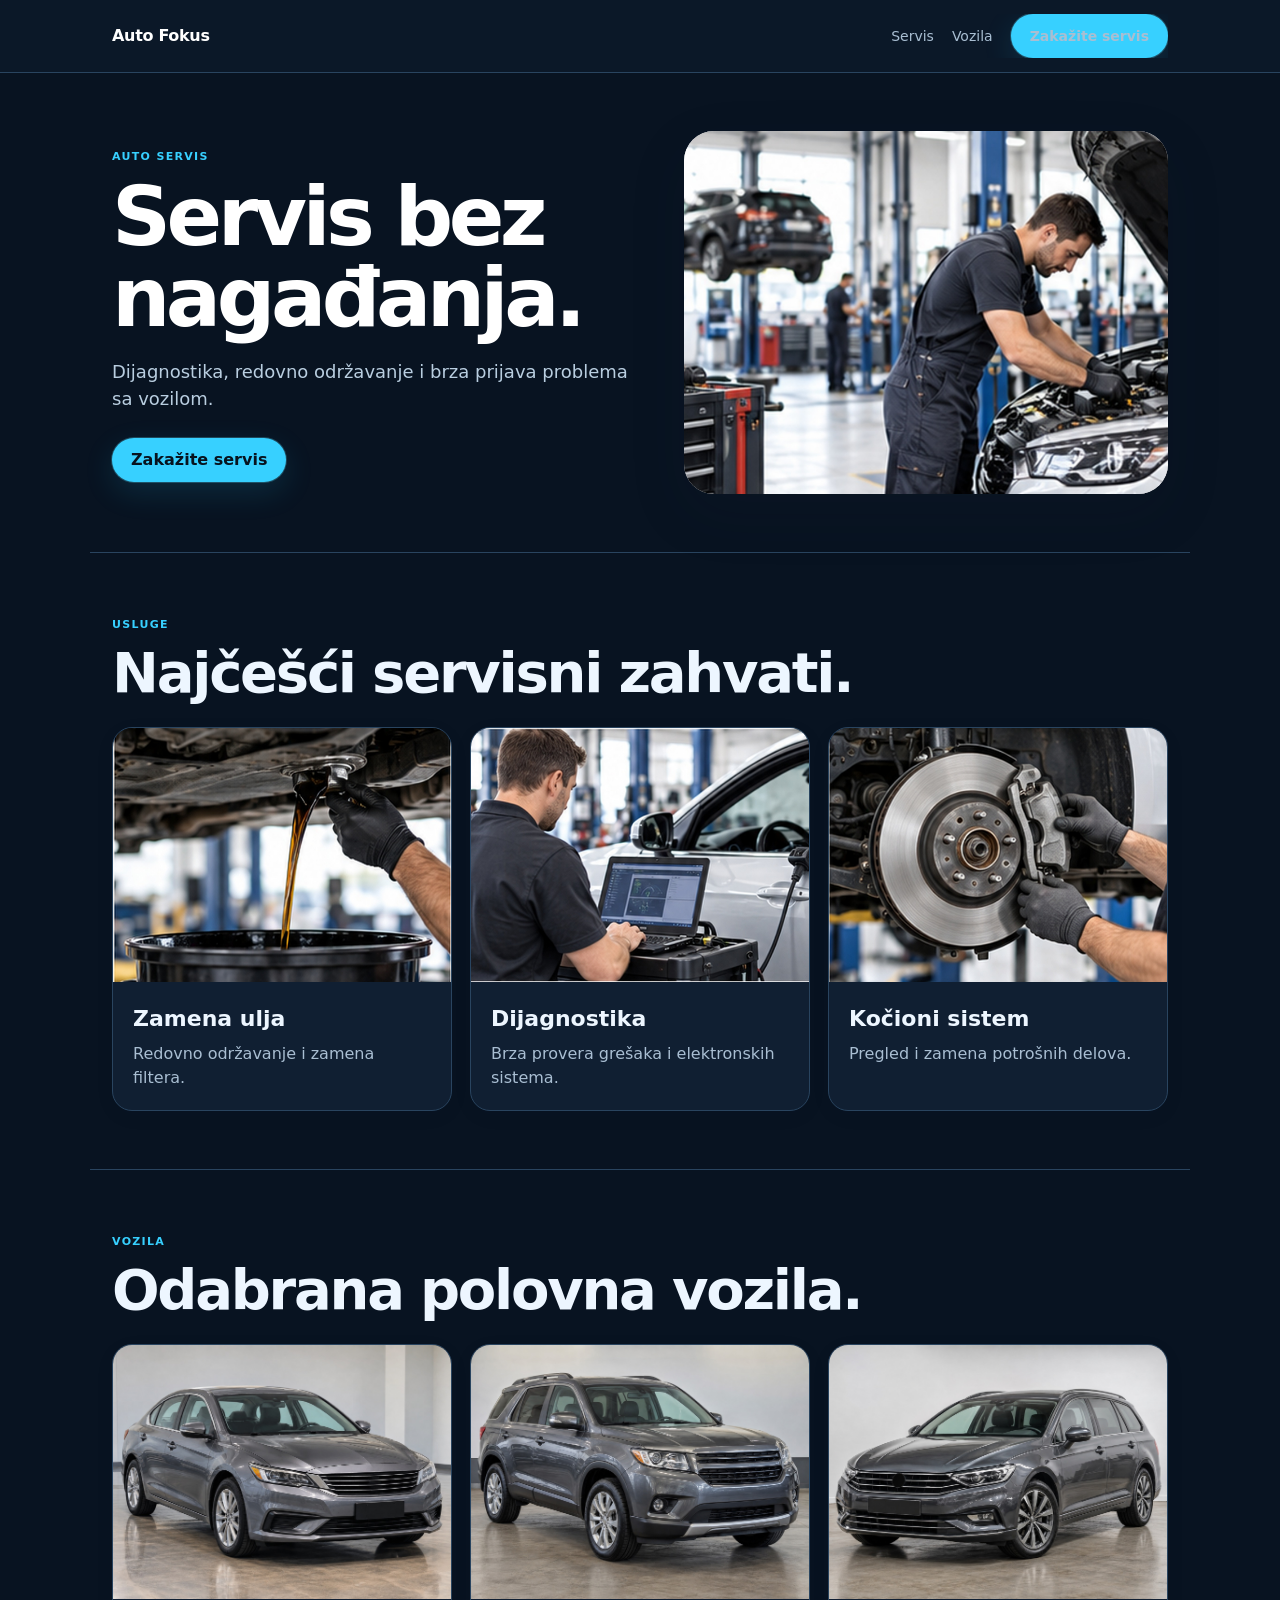
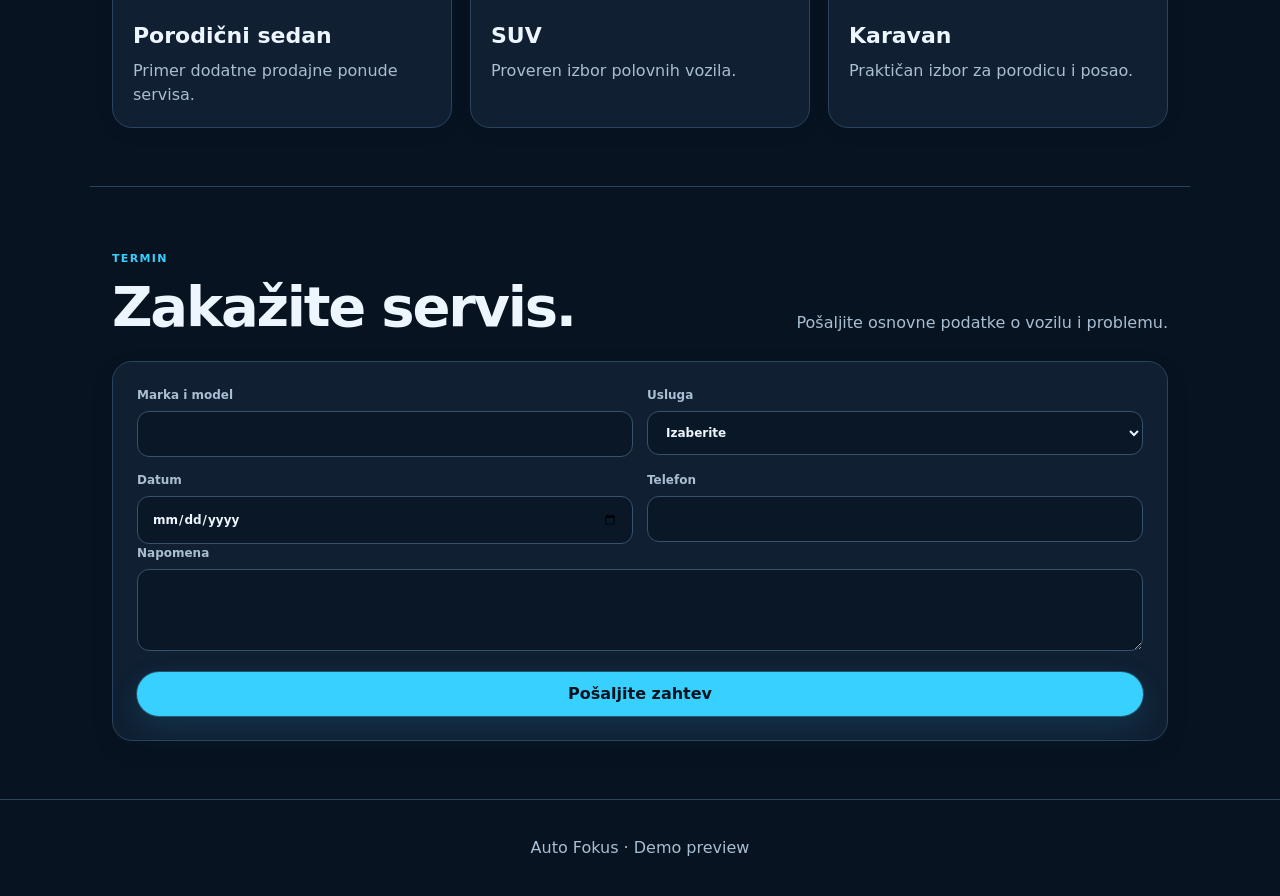
==== demo-previews/auto-service/index.html @ de6b994c "Temporary Agent Desk staging preview" ====
<!doctype html><html lang="sr"><head><meta charset="utf-8"><meta name="viewport" content="width=device-width,initial-scale=1"><title>Auto Fokus</title><link rel="stylesheet" href="../common.css"><link rel="stylesheet" href="site.css"></head><body><div class="site"><header class="topbar"><nav class="nav"><div class="brand">Auto Fokus</div><div class="links"><a href="#services">Servis</a><a href="#vehicles">Vozila</a><a class="btn" href="#booking">Zakažite servis</a></div></nav></header><main><section class="hero wrap"><div class="hero-copy"><small>AUTO SERVIS</small><h1>Servis bez nagađanja.</h1><p>Dijagnostika, redovno održavanje i brza prijava problema sa vozilom.</p><a class="btn" href="#booking">Zakažite servis</a></div><div class="hero-media"><img src="../../assets/images/curated/services/auto-service/hero/auto_service_hero_01.jpg" alt="Auto servis"></div></section><section id="services" class="section wrap"><div class="section-head"><div><span class="kicker">USLUGE</span><h2>Najčešći servisni zahvati.</h2></div></div><div class="grid"><article class="card"><div class="card-media"><img src="../../assets/images/curated/services/auto-service/services/auto_service_service_02_oil_change.jpg" alt="Zamena ulja"></div><div class="card-body"><h3>Zamena ulja</h3><p>Redovno održavanje i zamena filtera.</p></div></article><article class="card"><div class="card-media"><img src="../../assets/images/curated/services/auto-service/services/auto_service_service_04_vehicle_diagnostics.jpg" alt="Dijagnostika"></div><div class="card-body"><h3>Dijagnostika</h3><p>Brza provera grešaka i elektronskih sistema.</p></div></article><article class="card"><div class="card-media"><img src="../../assets/images/curated/services/auto-service/services/auto_service_service_03_brake_service.jpg" alt="Kočnice"></div><div class="card-body"><h3>Kočioni sistem</h3><p>Pregled i zamena potrošnih delova.</p></div></article></div></section><section id="vehicles" class="section wrap"><div class="section-head"><div><span class="kicker">VOZILA</span><h2>Odabrana polovna vozila.</h2></div></div><div class="grid"><article class="card"><div class="card-media"><img src="../../assets/images/curated/services/auto-service/products/auto_service_product_used_sedan_01.jpg" alt="Sedan"></div><div class="card-body"><h3>Porodični sedan</h3><p>Primer dodatne prodajne ponude servisa.</p></div></article><article class="card"><div class="card-media"><img src="../../assets/images/curated/services/auto-service/products/auto_service_product_used_suv_01.jpg" alt="SUV"></div><div class="card-body"><h3>SUV</h3><p>Proveren izbor polovnih vozila.</p></div></article><article class="card"><div class="card-media"><img src="../../assets/images/curated/services/auto-service/products/auto_service_product_used_wagon_01.jpg" alt="Karavan"></div><div class="card-body"><h3>Karavan</h3><p>Praktičan izbor za porodicu i posao.</p></div></article></div></section><section id="booking" class="section wrap"><div class="section-head"><div><span class="kicker">TERMIN</span><h2>Zakažite servis.</h2></div><p>Pošaljite osnovne podatke o vozilu i problemu.</p></div><form id="serviceForm" class="form-card"><div class="form-grid"><label>Marka i model<input name="vehicle" required></label><label>Usluga<select name="service" required><option value="">Izaberite</option><option>Mali servis</option><option>Dijagnostika</option><option>Kočioni sistem</option><option>Drugo</option></select></label><label>Datum<input type="date" name="date" required></label><label>Telefon<input type="tel" name="phone" required></label></div><label>Napomena<textarea name="problem" rows="3"></textarea></label><button class="btn" type="submit">Pošaljite zahtev</button></form></section></main><footer class="footer">Auto Fokus · Demo preview</footer></div><script src="../common.js"></script><script src="site.js"></script></body></html>
---- demo-previews/common.css ----
:root{--bg:#f5f2ed;--surface:#fff;--text:#17202b;--muted:#66717e;--line:#d9dfe6;--accent:#2f6fed;--accentText:#fff;--dark:#14243b;--radius:20px;--shadow:0 20px 55px rgba(20,32,50,.13)}*{box-sizing:border-box}html{scroll-behavior:smooth}body{margin:0;background:var(--bg);color:var(--text);font-family:Inter,system-ui,-apple-system,BlinkMacSystemFont,"Segoe UI",sans-serif;line-height:1.5}img{max-width:100%;display:block}a{text-decoration:none;color:inherit}button,input,select,textarea{font:inherit}[hidden]{display:none!important}.site{min-height:100vh}.topbar{position:sticky;top:0;z-index:20;background:color-mix(in srgb,var(--surface) 94%,transparent);backdrop-filter:blur(14px);border-bottom:1px solid var(--line)}.nav{max-width:1100px;margin:auto;padding:14px 22px;display:flex;align-items:center;gap:20px}.brand{font-weight:900;letter-spacing:-.02em;white-space:nowrap}.links{margin-left:auto;display:flex;gap:18px;align-items:center;overflow:auto}.links a{font-size:14px;color:var(--muted);white-space:nowrap}.btn{display:inline-flex;align-items:center;justify-content:center;min-height:44px;padding:0 18px;border-radius:999px;border:1px solid transparent;background:var(--accent);color:var(--accentText);font-weight:850;cursor:pointer;white-space:nowrap}.btn.secondary{background:transparent;border-color:var(--line);color:var(--text)}.wrap{max-width:1100px;margin:auto;padding-inline:22px}.hero{display:grid;grid-template-columns:1.05fr .95fr;gap:38px;align-items:center;padding-block:58px}.hero-copy small,.eyebrow,.kicker{display:inline-block;font-size:11px;letter-spacing:.12em;font-weight:900;text-transform:uppercase;color:var(--accent);margin-bottom:12px}.hero h1{font-size:clamp(44px,7vw,82px);line-height:.98;letter-spacing:-.055em;margin:0 0 20px}.hero p{font-size:18px;color:var(--muted);max-width:620px;margin:0 0 26px}.hero-media{border-radius:30px;overflow:hidden;box-shadow:var(--shadow);aspect-ratio:4/3;background:#ddd}.hero-media img{width:100%;height:100%;object-fit:cover}.section{padding-block:58px;border-top:1px solid var(--line)}.section-head{display:flex;justify-content:space-between;align-items:end;gap:28px;margin-bottom:26px}.section-head h2{font-size:clamp(32px,5vw,56px);line-height:1;margin:0;letter-spacing:-.04em}.section-head p{max-width:520px;margin:0;color:var(--muted)}.grid{display:grid;grid-template-columns:repeat(3,minmax(0,1fr));gap:18px}.card{background:var(--surface);border:1px solid var(--line);border-radius:var(--radius);overflow:hidden;box-shadow:0 5px 22px rgba(20,32,50,.04)}.card-media{aspect-ratio:4/3;background:#f0f0f0}.card-media img{width:100%;height:100%;object-fit:cover}.card-body{padding:20px}.card h3{margin:0 0 7px;font-size:22px}.card p{margin:0;color:var(--muted)}.card-action{margin-top:15px;border:0;background:none;padding:0;color:var(--accent);font-weight:850;cursor:pointer}.chips{display:flex;gap:9px;flex-wrap:wrap;margin-bottom:24px}.chip{border:1px solid var(--line);background:var(--surface);color:var(--text);border-radius:999px;padding:10px 15px;font-weight:800;cursor:pointer}.chip.active{background:var(--accent);border-color:var(--accent);color:var(--accentText)}.form-card{background:var(--surface);border:1px solid var(--line);border-radius:var(--radius);padding:24px;box-shadow:0 8px 28px rgba(20,32,50,.06)}.form-grid{display:grid;grid-template-columns:1fr 1fr;gap:14px}.form-card label{display:block;font-size:12px;font-weight:850;color:var(--muted)}.form-card input,.form-card select,.form-card textarea{width:100%;margin-top:7px;padding:13px 14px;border:1px solid var(--line);border-radius:12px;background:#fff;color:var(--text)}.form-card .btn{margin-top:16px;width:100%}.form-note{font-size:13px;color:var(--muted);margin:12px 0 0}.split{display:grid;grid-template-columns:1fr 1fr;gap:26px;align-items:start}.feature-image{border-radius:var(--radius);overflow:hidden}.feature-image img{width:100%;height:100%;min-height:330px;object-fit:cover}.modal{width:min(760px,calc(100vw - 24px));max-height:calc(100dvh - 24px);border:0;padding:0;border-radius:28px;background:var(--surface);color:var(--text);box-shadow:0 30px 100px rgba(0,0,0,.35);overflow:auto}.modal::backdrop{background:rgba(5,12,24,.72);backdrop-filter:blur(4px)}.modal-close{position:absolute;right:14px;top:14px;width:42px;height:42px;border-radius:50%;border:1px solid var(--line);background:var(--surface);color:var(--text);font-size:26px;cursor:pointer;z-index:3}.product-modal{display:grid;grid-template-columns:1fr 1fr;min-height:460px}.product-modal .modal-media{background:#f5f2ed;display:flex;align-items:center;justify-content:center;padding:28px}.product-modal .modal-media img{width:100%;height:100%;max-height:420px;object-fit:contain}.product-modal .modal-copy{padding:34px;display:grid;align-content:center;gap:12px}.product-modal h2{font-size:40px;line-height:1;margin:0}.request-modal{padding:28px}.request-modal h2{margin:0 0 14px}.message-box{padding:14px;border:1px solid var(--line);border-radius:14px;background:var(--bg);white-space:pre-wrap}.message-actions{display:grid;grid-template-columns:1fr 1fr;gap:10px;margin-top:16px}.message-actions .copy{grid-column:1/-1}.footer{padding:36px 22px;text-align:center;color:var(--muted);border-top:1px solid var(--line)}
@media(max-width:700px){.nav{padding:12px}.links{gap:12px}.links a{font-size:12px}.hero{grid-template-columns:1fr;padding-block:32px;gap:22px}.hero h1{font-size:clamp(42px,13vw,60px)}.hero-media{order:-1;aspect-ratio:16/10;border-radius:22px}.wrap{padding-inline:14px}.section{padding-block:38px}.section-head{display:block}.section-head p{margin-top:12px}.grid{grid-template-columns:1fr}.split{grid-template-columns:1fr}.form-grid{grid-template-columns:1fr}.product-modal{grid-template-columns:1fr;min-height:0}.product-modal .modal-media{padding:18px 18px 4px}.product-modal .modal-media img{max-height:38dvh}.product-modal .modal-copy{padding:22px}.product-modal h2{font-size:32px}.modal{border-radius:22px}.message-actions{grid-template-columns:1fr}.message-actions .copy{grid-column:auto}.chips{flex-wrap:nowrap;overflow-x:auto;padding-bottom:3px}.chip{flex:0 0 auto}.feature-image img{min-height:230px}}
---- demo-previews/auto-service/site.css ----
:root{--bg:#081321;--surface:#101f32;--text:#edf6ff;--muted:#a9bed2;--line:#29445f;--accent:#37d0ff;--accentText:#07131e}.topbar{background:#0b1828;color:#fff}.hero{color:#fff}.hero p{color:#b9cee0}.card,.form-card{background:#101f32;color:#edf6ff}.card p,.form-card label,.form-note{color:#a9bed2}.form-card input,.form-card select,.form-card textarea{background:#0a1726;color:#edf6ff;border-color:#35536d}.card-media{background:#0a1726}.btn{box-shadow:0 0 0 1px #5bdeff40,0 10px 30px #23b8e725}
@media(max-width:700px){.topbar .links a:not(.btn){display:none}}
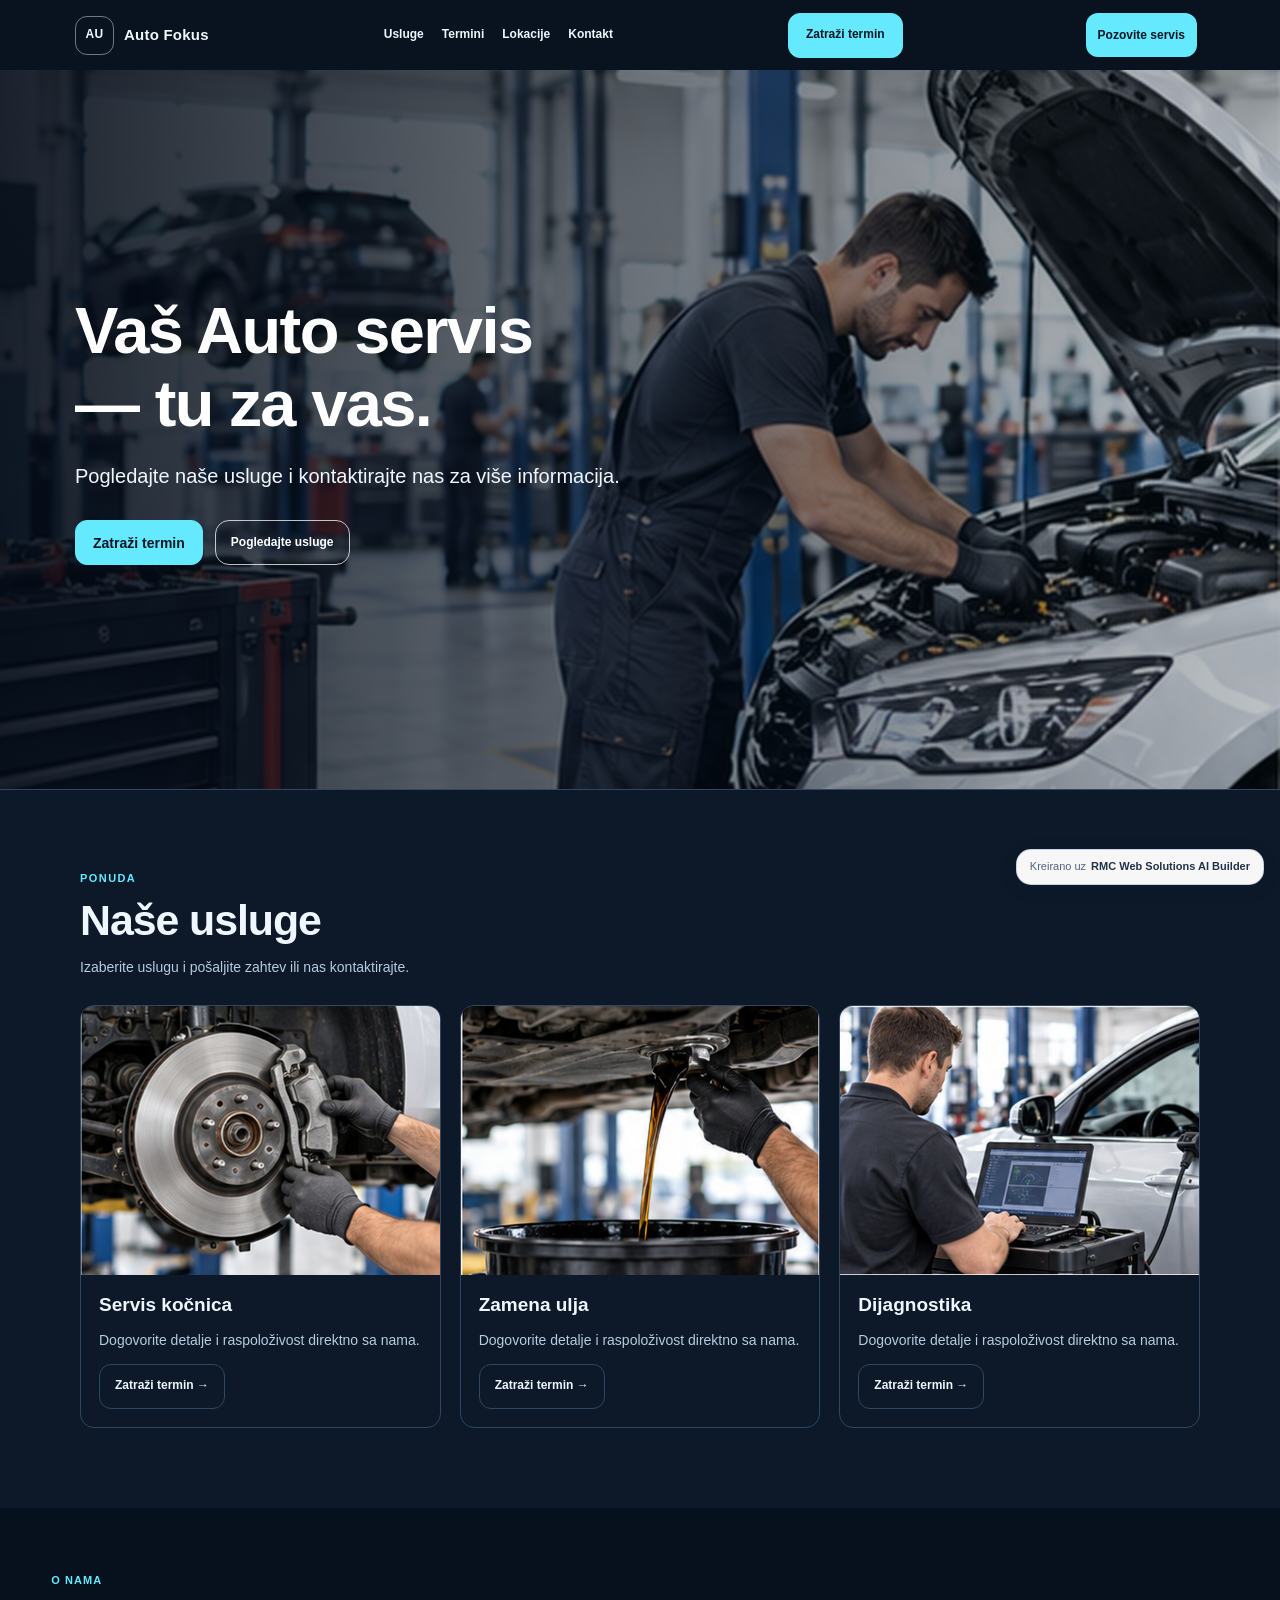
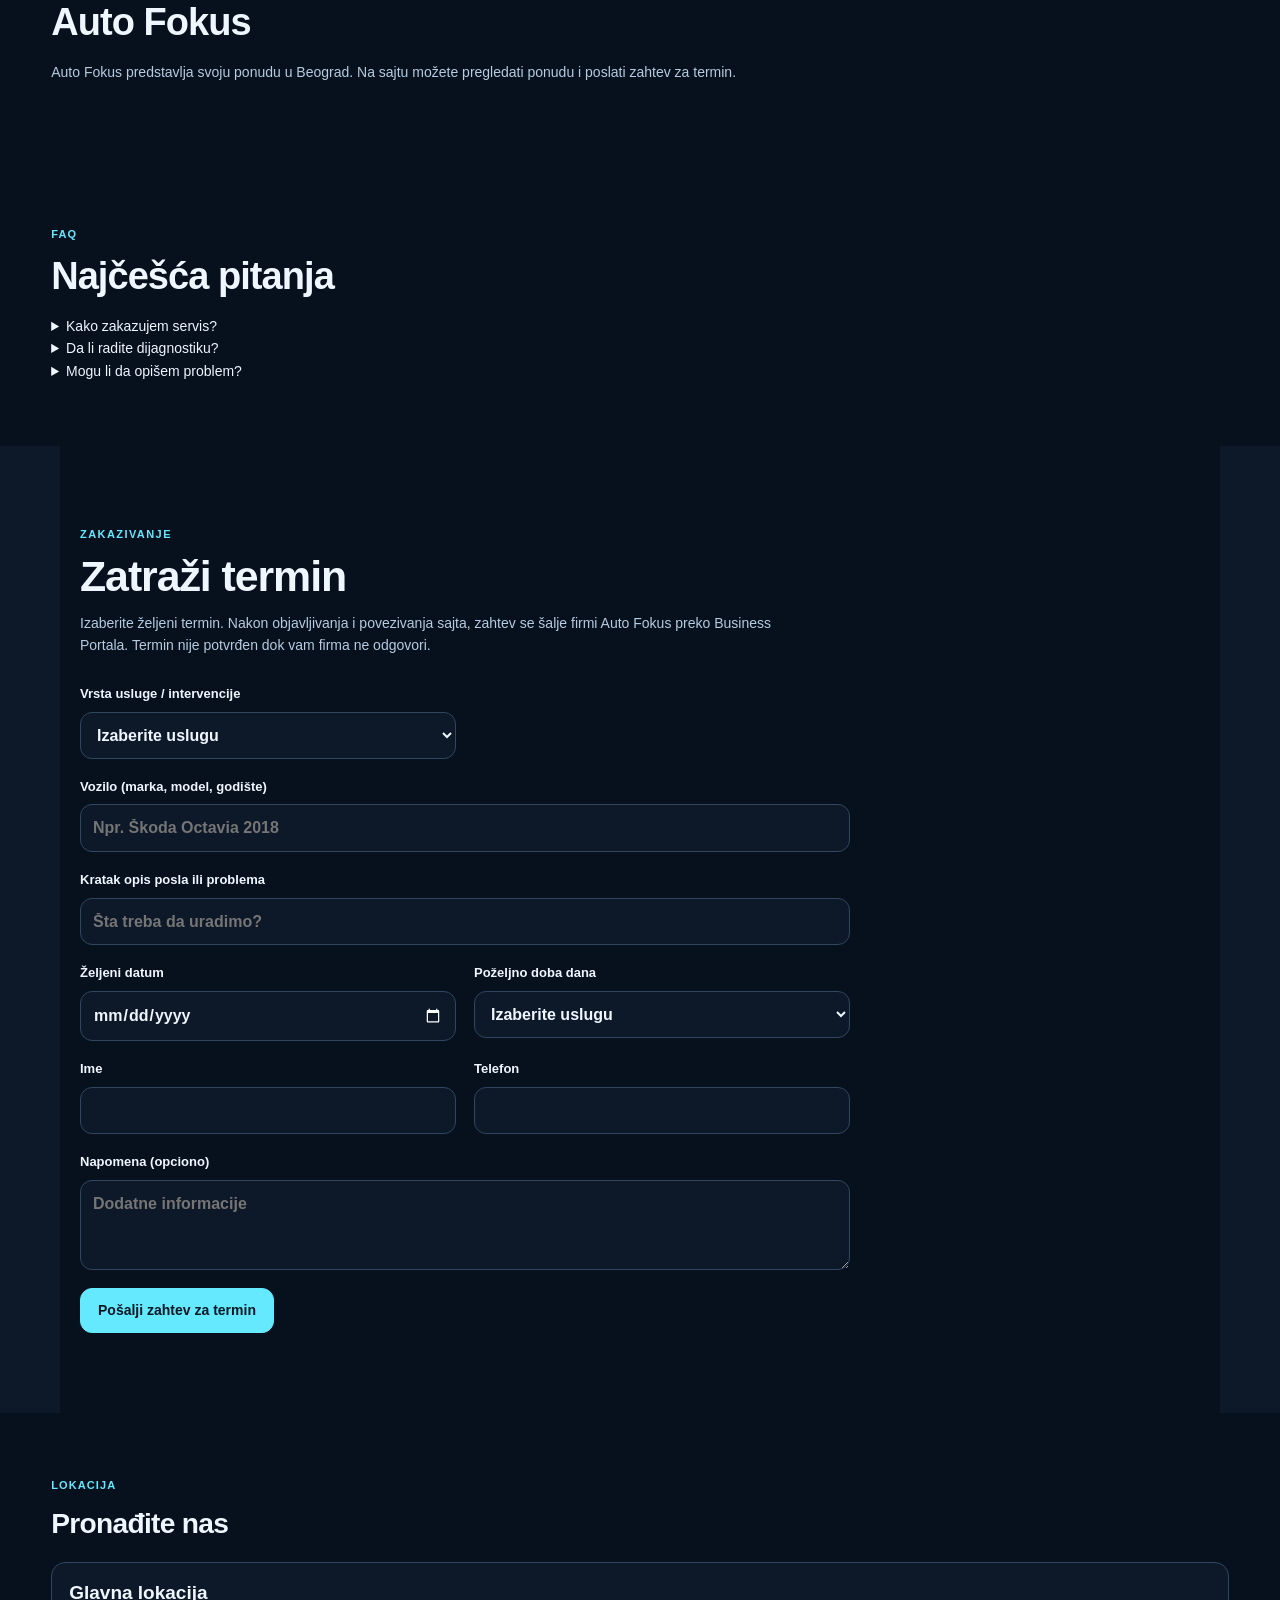
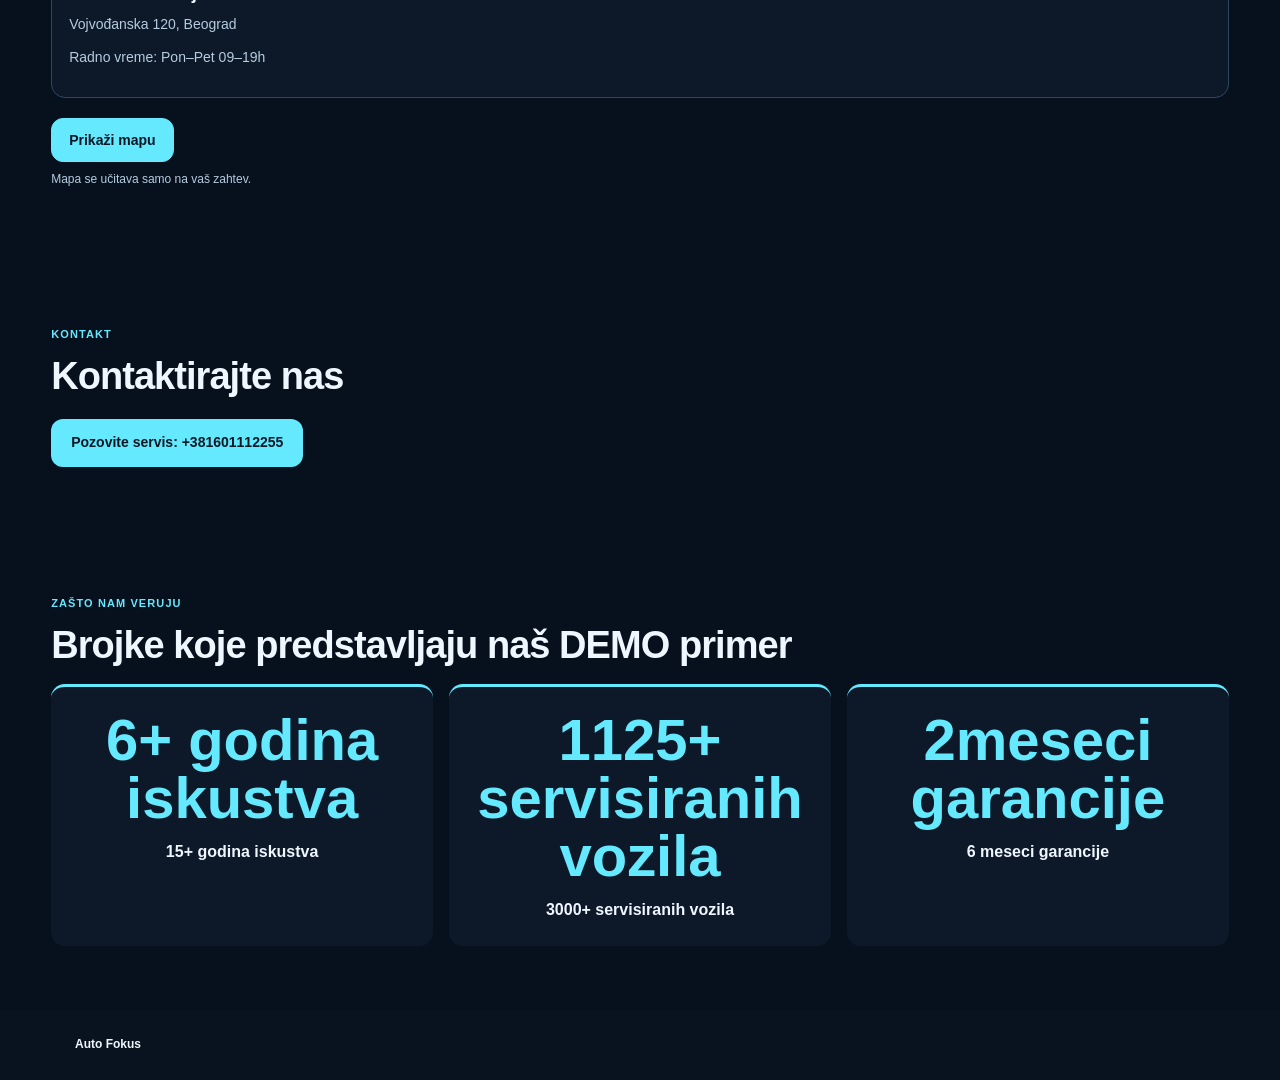
==== commit e5b61069: "Deploy latest Agent Desk Commerce QA build" ====
--- a/demo-previews/auto-service/index.html
+++ b/demo-previews/auto-service/index.html
@@ -1 +1,30 @@
-<!doctype html><html lang="sr"><head><meta charset="utf-8"><meta name="viewport" content="width=device-width,initial-scale=1"><title>Auto Fokus</title><link rel="stylesheet" href="../common.css"><link rel="stylesheet" href="site.css"></head><body><div class="site"><header class="topbar"><nav class="nav"><div class="brand">Auto Fokus</div><div class="links"><a href="#services">Servis</a><a href="#vehicles">Vozila</a><a class="btn" href="#booking">Zakažite servis</a></div></nav></header><main><section class="hero wrap"><div class="hero-copy"><small>AUTO SERVIS</small><h1>Servis bez nagađanja.</h1><p>Dijagnostika, redovno održavanje i brza prijava problema sa vozilom.</p><a class="btn" href="#booking">Zakažite servis</a></div><div class="hero-media"><img src="../../assets/images/curated/services/auto-service/hero/auto_service_hero_01.jpg" alt="Auto servis"></div></section><section id="services" class="section wrap"><div class="section-head"><div><span class="kicker">USLUGE</span><h2>Najčešći servisni zahvati.</h2></div></div><div class="grid"><article class="card"><div class="card-media"><img src="../../assets/images/curated/services/auto-service/services/auto_service_service_02_oil_change.jpg" alt="Zamena ulja"></div><div class="card-body"><h3>Zamena ulja</h3><p>Redovno održavanje i zamena filtera.</p></div></article><article class="card"><div class="card-media"><img src="../../assets/images/curated/services/auto-service/services/auto_service_service_04_vehicle_diagnostics.jpg" alt="Dijagnostika"></div><div class="card-body"><h3>Dijagnostika</h3><p>Brza provera grešaka i elektronskih sistema.</p></div></article><article class="card"><div class="card-media"><img src="../../assets/images/curated/services/auto-service/services/auto_service_service_03_brake_service.jpg" alt="Kočnice"></div><div class="card-body"><h3>Kočioni sistem</h3><p>Pregled i zamena potrošnih delova.</p></div></article></div></section><section id="vehicles" class="section wrap"><div class="section-head"><div><span class="kicker">VOZILA</span><h2>Odabrana polovna vozila.</h2></div></div><div class="grid"><article class="card"><div class="card-media"><img src="../../assets/images/curated/services/auto-service/products/auto_service_product_used_sedan_01.jpg" alt="Sedan"></div><div class="card-body"><h3>Porodični sedan</h3><p>Primer dodatne prodajne ponude servisa.</p></div></article><article class="card"><div class="card-media"><img src="../../assets/images/curated/services/auto-service/products/auto_service_product_used_suv_01.jpg" alt="SUV"></div><div class="card-body"><h3>SUV</h3><p>Proveren izbor polovnih vozila.</p></div></article><article class="card"><div class="card-media"><img src="../../assets/images/curated/services/auto-service/products/auto_service_product_used_wagon_01.jpg" alt="Karavan"></div><div class="card-body"><h3>Karavan</h3><p>Praktičan izbor za porodicu i posao.</p></div></article></div></section><section id="booking" class="section wrap"><div class="section-head"><div><span class="kicker">TERMIN</span><h2>Zakažite servis.</h2></div><p>Pošaljite osnovne podatke o vozilu i problemu.</p></div><form id="serviceForm" class="form-card"><div class="form-grid"><label>Marka i model<input name="vehicle" required></label><label>Usluga<select name="service" required><option value="">Izaberite</option><option>Mali servis</option><option>Dijagnostika</option><option>Kočioni sistem</option><option>Drugo</option></select></label><label>Datum<input type="date" name="date" required></label><label>Telefon<input type="tel" name="phone" required></label></div><label>Napomena<textarea name="problem" rows="3"></textarea></label><button class="btn" type="submit">Pošaljite zahtev</button></form></section></main><footer class="footer">Auto Fokus · Demo preview</footer></div><script src="../common.js"></script><script src="site.js"></script></body></html>
+<!doctype html><html lang="sr" data-style="tech"><head><meta charset="utf-8"><meta name="viewport" content="width=device-width, initial-scale=1"><meta name="theme-color" content="#16243a"><title>Auto Fokus</title><meta name="description" content="Pogledajte naše usluge i kontaktirajte nas za više informacija."><link rel="stylesheet" href="site.css"><link rel="stylesheet" href="booking.css"><link rel="stylesheet" href="visual-system.css"><link rel="stylesheet" href="global-modal.css"><style id="ws-v454-contact-css">
+.ws-location-section,.ws-v454-contact{clear:both;scroll-margin-top:110px}
+.ws-v454-contact{max-width:1280px;margin:0 auto;padding:clamp(30px,5vw,72px) clamp(20px,4vw,64px);background:var(--section-bg,#f8fafc);color:var(--ink,#17263c);font-family:var(--body-font,Arial,sans-serif)}
+.ws-v454-contact h2{font:750 clamp(24px,3vw,38px)/1.25 var(--display-font,Arial,sans-serif);color:var(--ink,#17263c);margin:10px 0 18px}.ws-structured-grid{display:grid;grid-template-columns:repeat(auto-fit,minmax(180px,1fr));gap:16px}.ws-structured-grid article{padding:18px;border:1px solid #dbe5e3;border-radius:12px;background:#fff}.ws-counter{display:block;font-size:clamp(34px,5vw,58px);line-height:1;color:var(--accent,#1e5bca);font-weight:800;margin:0 0 12px}.ws-trust-counter-strip{display:grid;grid-template-columns:repeat(3,minmax(0,1fr));gap:16px}.ws-trust-counter-strip article{text-align:center;padding:24px 14px;border-top:3px solid var(--accent,#1e5bca);background:#fff}.ws-trust-counter-strip h3{margin:0;font-size:16px}.ws-reference-slider{display:flex;gap:16px;overflow-x:auto;padding:4px 2px 14px;scroll-snap-type:x mandatory}.ws-reference-slider article{flex:0 0 min(290px,78vw);scroll-snap-align:start;border:1px solid #dbe5e3;border-radius:12px;overflow:hidden;background:#fff}.ws-reference-slider img,.ws-reference-logo-empty{width:100%;height:154px;object-fit:contain;background:#f3f6f7;padding:18px}.ws-reference-logo-empty{display:grid;place-items:center;color:#627187;font-weight:700}.ws-reference-slider article>div:last-child{padding:16px}.ws-reference-slider h3{margin:6px 0}.ws-reference-slider p{margin:0 0 10px}@media(max-width:640px){.ws-trust-counter-strip{grid-template-columns:1fr;gap:10px}.ws-trust-counter-strip article{padding:18px}}
+.ws-v454-contact-row{display:flex;gap:12px;align-items:center;flex-wrap:wrap}
+.ws-v454-contact .ws-v454-phone{display:inline-flex;align-items:center;justify-content:center;gap:8px;min-height:48px;padding:12px 20px;border-radius:var(--button-radius,11px);background:var(--accent,#1e5bca);color:var(--on-accent,#fff)!important;border:0;text-decoration:none;font-weight:800;white-space:normal;overflow-wrap:anywhere}
+.ws-v454-contact .ws-v454-phone:focus-visible{outline:3px solid #6fa6ff;outline-offset:3px}
+.ws-v454-contact .ws-v454-extra{display:inline-flex;align-items:center;color:var(--accent,#264e88);overflow-wrap:anywhere;min-height:44px}
+.ws-v454-contact .service-contact-form{width:100%;margin-top:22px}
+.ws-v454-map-title{font-size:clamp(20px,2.2vw,30px)!important}
+.ws-editor-section{clear:both;max-width:1280px;margin:0 auto;padding:clamp(30px,5vw,72px) clamp(20px,4vw,64px);background:var(--section-bg,#f8fafc);color:var(--ink,#17263c);font-family:var(--body-font,Arial,sans-serif)}.ws-editor-section h2{font:750 clamp(24px,3vw,38px)/1.25 var(--display-font,Arial,sans-serif);margin:10px 0 14px}.ws-editor-section p{max-width:760px;line-height:1.65}.ws-editor-section .primary{display:inline-flex;margin-top:10px}
+.ws-editor-form{display:grid;grid-template-columns:repeat(2,minmax(0,1fr));gap:14px;max-width:760px;margin-top:24px}.ws-editor-form label{display:grid;gap:7px;font-weight:700}.ws-editor-form input,.ws-editor-form textarea,.ws-editor-form select{padding:12px;border:1px solid #cad5e2;border-radius:8px;font:inherit;background:#fff}.ws-editor-form .wide{grid-column:1/-1}.ws-editor-form .check{display:flex;align-items:center;gap:8px}.ws-editor-form .form-status{grid-column:1/-1;margin:0;color:#27645d;font-weight:700}
+@media(max-width:690px){.ws-v454-contact{padding:32px 17px}.ws-v454-contact .ws-v454-phone{width:100%;text-align:center}}
+.ws-document-gallery{display:grid;grid-template-columns:repeat(3,minmax(0,1fr));gap:16px}.ws-document-thumb{padding:0;border:1px solid #dbe5e3;background:#fff;border-radius:12px;overflow:hidden;cursor:zoom-in}.ws-document-thumb img{display:block;width:100%;aspect-ratio:4/3;object-fit:contain;background:#fff}.ws-partner-strip{display:flex;justify-content:center;align-items:center;gap:clamp(24px,5vw,72px);flex-wrap:wrap;padding:18px 0}.ws-partner-strip a,.ws-partner-strip span{display:grid;place-items:center;min-width:120px;max-width:180px}.ws-partner-strip img{display:block;max-width:100%;max-height:82px;object-fit:contain;filter:grayscale(1);opacity:.8;transition:filter .2s,opacity .2s}.ws-partner-strip a:hover img,.ws-partner-strip a:focus-visible img,.ws-partner-strip span:hover img{filter:none;opacity:1}.ws-document-lightbox{position:fixed;inset:0;z-index:99999;display:grid;place-items:center;padding:24px;background:rgba(10,20,35,.82)}.ws-document-lightbox__panel{max-width:min(1100px,96vw);max-height:92vh;position:relative}.ws-document-lightbox img{display:block;max-width:100%;max-height:88vh;object-fit:contain;background:#fff}.ws-document-lightbox button{position:absolute;right:8px;top:8px;border:0;border-radius:50%;width:38px;height:38px;background:#fff;color:#111;font-size:24px;cursor:pointer}.ws-document-lightbox a{display:inline-block;margin-top:12px;color:#fff;font-weight:800}@media(max-width:640px){.ws-document-gallery{grid-template-columns:1fr;gap:12px}.ws-partner-strip{gap:28px}.ws-partner-strip a,.ws-partner-strip span{min-width:96px;max-width:130px}}.ws-about-copy{max-width:760px}.ws-team-grid{display:grid;grid-template-columns:repeat(auto-fit,minmax(220px,320px));justify-content:start;gap:16px;margin-top:28px}.ws-team-card{width:100%;max-width:320px;overflow:hidden;border:1px solid #dbe5e3;border-radius:12px;background:#fff}.ws-team-card img{display:block;width:100%;height:auto;aspect-ratio:4/3;object-fit:cover}.ws-team-card div{padding:18px}.ws-team-card h3{margin:0}.ws-team-role{margin:6px 0 0;color:var(--accent,#1e5bca);font-weight:750}.ws-team-card p:last-child{margin-bottom:0}.ws-review-stars{color:#e5a000;letter-spacing:2px;font-size:22px;line-height:1}@media(max-width:720px){.ws-team-grid{grid-template-columns:1fr}}.ws-portfolio-gallery{display:grid;grid-template-columns:repeat(3,minmax(0,1fr));gap:16px}.ws-portfolio-gallery a,.ws-portfolio-gallery button{display:block;padding:0;border:0;border-radius:12px;overflow:hidden;background:#fff;cursor:pointer}.ws-portfolio-gallery img{display:block;width:100%;aspect-ratio:4/3;object-fit:cover;transition:transform .25s}.ws-portfolio-gallery a:hover img,.ws-portfolio-gallery a:focus-visible img,.ws-portfolio-gallery button:hover img,.ws-portfolio-gallery button:focus-visible img{transform:scale(1.035)}@media(max-width:640px){.ws-portfolio-gallery{grid-template-columns:1fr;gap:12px}}</style><link rel="stylesheet" href="site-system.css"><meta name="robots" content="index,follow"><meta property="og:title" content="Auto Fokus"><meta property="og:description" content="Pogledajte naše usluge i kontaktirajte nas za više informacija."></head><body>
+<header class="site-header"><div class="brandmark"><span class="monogram">AU</span><span>Auto Fokus</span></div><nav aria-label="Glavna navigacija"><a href="#usluge">Usluge</a><a href="#zakazivanje">Termini</a><a href="#lokacije">Lokacije</a><a href="#kontakt">Kontakt</a></nav><a class="header-cta" href="#zakazivanje">Zatraži termin</a><a class="ws-header-call" href="tel:+381601112255">Pozovite servis</a></header><a class="ws-demo-badge" data-system="demoBadge" href="https://retailmediacenter.com/web-solutions/?source=demo-site&amp;business=auto-service" target="_blank" rel="noopener noreferrer" aria-label="Kreirano uz RMC Web Solutions AI Builder"><span class="ws-badge-intro">Kreirano uz</span><span class="ws-demo-label">RMC Web Solutions AI Builder</span></a>
+<main><section class="hero service-hero" style="--hero-image:url('assets/images/curated/services/auto-service/hero/auto_service_hero_01.jpg')"><div class="hero-content"><h1>Vaš Auto servis — tu za vas.</h1><p>Pogledajte naše usluge i kontaktirajte nas za više informacija.</p><div class="hero-actions"><a href="#zakazivanje" class="primary">Zatraži termin</a><a href="#usluge" class="outline-light">Pogledajte usluge</a></div></div></section>
+<section class="site-section services-section" id="usluge"><div class="section-heading"><div><div class="kicker">PONUDA</div><h2>Naše usluge</h2><p>Izaberite uslugu i pošaljite zahtev ili nas kontaktirajte.</p></div></div><div class="service-grid"><article class="service-card"><img src="assets/images/curated/services/auto-service/services/auto_service_service_03_brake_service.jpg" loading="lazy" alt="Servis kočnica"><div class="service-card-body"><h3>Servis kočnica</h3><p>Dogovorite detalje i raspoloživost direktno sa nama.</p><a href="#zakazivanje" class="secondary" data-service="Servis kočnica">Zatraži termin →</a></div></article><article class="service-card"><img src="assets/images/curated/services/auto-service/services/auto_service_service_02_oil_change.jpg" loading="lazy" alt="Zamena ulja"><div class="service-card-body"><h3>Zamena ulja</h3><p>Dogovorite detalje i raspoloživost direktno sa nama.</p><a href="#zakazivanje" class="secondary" data-service="Zamena ulja">Zatraži termin →</a></div></article><article class="service-card"><img src="assets/images/curated/services/auto-service/services/auto_service_service_04_vehicle_diagnostics.jpg" loading="lazy" alt="Dijagnostika"><div class="service-card-body"><h3>Dijagnostika</h3><p>Dogovorite detalje i raspoloživost direktno sa nama.</p><a href="#zakazivanje" class="secondary" data-service="Dijagnostika">Zatraži termin →</a></div></article></div></section>
+
+<section class="site-section ws-editor-section ws-about" id="o-nama"><div class="kicker">O NAMA</div><h2>Auto Fokus</h2><p class="ws-about-copy">Auto Fokus predstavlja svoju ponudu u Beograd. Na sajtu možete pregledati ponudu i poslati zahtev za termin.</p></section><section class="site-section ws-editor-section ws-structured faq" id="faq"><div class="kicker">FAQ</div><h2>Najčešća pitanja</h2><details><summary>Kako zakazujem servis?</summary><p>Izaberite uslugu, datum i željeni deo dana. Servis zatim potvrđuje termin.</p></details><details><summary>Da li radite dijagnostiku?</summary><p>Da. Dijagnostika je dostupna kao posebna servisna usluga.</p></details><details><summary>Mogu li da opišem problem?</summary><p>Da. U napomeni navedite simptome koje ste primetili na vozilu.</p></details></section><section class="site-section booking-service" id="zakazivanje"><div class="section-heading"><div class="kicker">ZAKAZIVANJE</div><h2>Zatraži termin</h2><p>Izaberite željeni termin. Nakon objavljivanja i povezivanja sajta, zahtev se šalje firmi Auto Fokus preko Business Portala. Termin nije potvrđen dok vam firma ne odgovori.</p></div><form class="service-request-form" id="requestForm" data-mode="request-slot">
+    <label class="">Vrsta usluge / intervencije<select name="service" required><option value="" disabled selected>Izaberite uslugu</option><option value="Mali servis">Mali servis</option><option value="Dijagnostika">Dijagnostika</option><option value="Kočioni sistem">Kočioni sistem</option></select></label><label class="wide">Vozilo (marka, model, godište)<input name="vehicle" type="text" required maxlength="100" placeholder="Npr. Škoda Octavia 2018"></label><label class="wide">Kratak opis posla ili problema<input name="issue" type="text" required maxlength="180" placeholder="Šta treba da uradimo?"></label><label class="">Željeni datum<input name="date" type="date" required></label><label class="">Poželjno doba dana<select name="daypart" required><option value="" disabled selected>Izaberite uslugu</option><option value="Prepodne">Prepodne</option><option value="Popodne">Popodne</option><option value="Bilo kada">Bilo kada</option></select></label><label class="">Ime<input name="name" type="text" autocomplete="name" required maxlength="90"></label><label class="">Telefon<input name="phone" type="tel" autocomplete="tel" required maxlength="35"></label><label class="wide">Napomena (opciono)<textarea name="note" rows="2" maxlength="350" placeholder="Dodatne informacije"></textarea></label><button type="submit" class="primary wide">Pošalji zahtev za termin</button>
+  </form></section><section class="site-section ws-location-section" id="lokacije" aria-labelledby="ws-locations-title">
+ <div class="kicker">LOKACIJA</div><h2 class="ws-v454-map-title" id="ws-locations-title">Pronađite nas</h2>
+ <div class="ws-place-grid"><article class="ws-place"><h3>Glavna lokacija</h3><p class="ws-place-address">Vojvođanska 120, Beograd</p>
+ <p class="ws-place-hours">Radno vreme: Pon–Pet 09–19h</p></article></div><div class="ws-map-wrap"><button type="button" class="ws-map-load" data-ws-map="Vojvođanska 120, Beograd">Prikaži mapu</button><p class="ws-map-hint">Mapa se učitava samo na vaš zahtev.</p><div class="ws-map-host" aria-live="polite"></div></div></section><section class="site-section ws-v454-contact" id="kontakt" aria-labelledby="ws-v454-contact-heading">
+ <div class="kicker">KONTAKT</div><h2 id="ws-v454-contact-heading">Kontaktirajte nas</h2>
+ <div class="ws-v454-contact-row"><a class="ws-v454-phone" href="tel:+381601112255">Pozovite servis: +381601112255</a></div></section><section class="site-section ws-editor-section ws-trust-counters" id="trust"><div class="kicker">ZAŠTO NAM VERUJU</div><h2>Brojke koje predstavljaju naš DEMO primer</h2><div class="ws-trust-counter-strip"><article><strong class="ws-counter" data-counter="15" data-suffix="+ godina iskustva">0+ godina iskustva</strong><h3>15+ godina iskustva</h3></article><article><strong class="ws-counter" data-counter="3000" data-suffix="+ servisiranih vozila">0+ servisiranih vozila</strong><h3>3000+ servisiranih vozila</h3></article><article><strong class="ws-counter" data-counter="6" data-suffix="meseci garancije">0meseci garancije</strong><h3>6 meseci garancije</h3></article></div></section></main>
+<footer class="site-footer"><strong>Auto Fokus</strong></footer>
+<a class="service-mobile-cta" href="#zakazivanje">Zatraži termin ↑</a>
+<dialog id="requestDialog" class="site-dialog service-dialog booking-submit-dialog" aria-label="Status zahteva"><div class="dialog-pad booking-submit-state"><section id="bookingSubmitPreview" hidden aria-live="polite"><div class="kicker">DEMONSTRACIONI PREGLED</div><h2>Ovako radi slanje rezervacije</h2><p>Zahtev nije poslat. Preuzmite sajt i povežite ga sa Business Portalom da biste aktivirali prijem rezervacija.</p><button type="button" class="primary" data-close>Zatvori</button></section><section id="bookingSubmitSending" aria-live="polite"><div class="kicker">SLANJE ZAHTEVA</div><h2>Šaljemo zahtev…</h2><p>Sačekajte potvrdu sistema.</p></section><section id="bookingSubmitSuccess" hidden aria-live="polite"><div class="kicker">ZAHTEV JE POSLAT</div><h2>Zahtev je uspešno poslat!</h2><p class="booking-code-label">Vaš rezervacioni kod:</p><strong id="bookingReservationCode" class="booking-confirmation-code"></strong><p>Termin još nije potvrđen. Auto Fokus će vas kontaktirati radi potvrde.</p><button type="button" class="primary" data-close>Zatvori</button></section><section id="bookingSubmitError" hidden aria-live="polite"><div class="kicker">SLANJE NIJE USPELO</div><h2>Zahtev nije poslat</h2><p id="bookingSubmitErrorText"></p><div class="dialog-actions"><button type="button" class="secondary" data-close>Zatvori</button><button type="button" class="primary" data-booking-retry>Pokušajte ponovo</button></div></section></div></dialog>
+<script id="bookingData" type="application/json">{"business":{"name":"Auto Fokus","id":"auto-service"},"contact":{"phone":"+381601112255"},"formTransport":"portal","booking":{"enabled":true,"mode":"request-slot","timingMode":"DAY_PART","offerings":["Mali servis","Dijagnostika","Kočioni sistem"],"services":[{"id":"auto-service-booking-1","name":"Mali servis"},{"id":"autoservice-3","name":"Dijagnostika"},{"id":"auto-service-booking-3","name":"Kočioni sistem"}],"form":{"fields":[],"successMessage":""}},"bookingTransport":null}</script><script src="booking-runtime.js" defer></script><script src="global-modal.js" defer></script><script src="site-system.js" defer></script><script>document.addEventListener("DOMContentLoaded",function(){const counters=document.querySelectorAll("[data-counter]");const start=function(node){const target=Number(node.dataset.counter)||0,startTime=performance.now(),duration=900;const tick=function(now){const value=Math.round(target*Math.min(1,(now-startTime)/duration));node.textContent=value+(node.dataset.suffix||"");if(value<target)requestAnimationFrame(tick);};requestAnimationFrame(tick);};if("IntersectionObserver" in window){const observer=new IntersectionObserver(entries=>entries.forEach(entry=>{if(entry.isIntersecting){start(entry.target);observer.unobserve(entry.target);}}),{threshold:.35});counters.forEach(node=>observer.observe(node));}else{counters.forEach(start);}});document.addEventListener("click",function(event){const trigger=event.target.closest("[data-lightbox-image]");if(!trigger)return;event.preventDefault();const overlay=document.createElement("div"),panel=document.createElement("div"),image=document.createElement("img"),close=document.createElement("button");overlay.className="ws-document-lightbox";panel.className="ws-document-lightbox__panel";image.src=trigger.dataset.lightboxImage;image.alt="Uvećani dokument";close.type="button";close.setAttribute("aria-label","Zatvori");close.textContent="×";panel.append(image,close);if(trigger.dataset.documentLink){const link=document.createElement("a");link.href=trigger.dataset.documentLink;link.target="_blank";link.rel="noopener noreferrer";link.textContent="Otvori izvor ↗";panel.append(link);}overlay.append(panel);document.body.append(overlay);const dismiss=()=>overlay.remove();close.addEventListener("click",dismiss);overlay.addEventListener("click",e=>{if(e.target===overlay)dismiss();});});document.addEventListener("submit",function(e){const f=e.target.closest("[data-rmc-creator-form]");if(!f)return;e.preventDefault();if(!f.reportValidity())return;const lines=[f.dataset.title,"",...Array.from(new FormData(f).entries()).map(x=>x[0]+": "+x[1])];const status=f.querySelector(".form-status");status.textContent=f.dataset.success;location.href="mailto:"+encodeURIComponent(f.dataset.recipient)+"?subject="+encodeURIComponent(f.dataset.title)+"&body="+encodeURIComponent(lines.join("\n"));});</script></body></html>
--- a/demo-previews/auto-service/site.css
+++ b/demo-previews/auto-service/site.css
@@ -1,2 +1,16 @@
-:root{--bg:#081321;--surface:#101f32;--text:#edf6ff;--muted:#a9bed2;--line:#29445f;--accent:#37d0ff;--accentText:#07131e}.topbar{background:#0b1828;color:#fff}.hero{color:#fff}.hero p{color:#b9cee0}.card,.form-card{background:#101f32;color:#edf6ff}.card p,.form-card label,.form-note{color:#a9bed2}.form-card input,.form-card select,.form-card textarea{background:#0a1726;color:#edf6ff;border-color:#35536d}.card-media{background:#0a1726}.btn{box-shadow:0 0 0 1px #5bdeff40,0 10px 30px #23b8e725}
-@media(max-width:700px){.topbar .links a:not(.btn){display:none}}
+/* V41.2 self-contained shared CSS: preview and ZIP; system Montserrat fallback */
+:root{--ink:#19273b;--muted:#64748b;--surface:#fff;--surface2:#f4f7fb;--accent:#2463eb;--line:#e0e7f1;--radius:17px;--max-width:1130px;color-scheme:light;font-family:Montserrat,Arial,Helvetica,sans-serif}
+html[data-style="traditional"]{--ink:#40392f;--accent:#9a5733;--surface2:#faf7f2;--radius:7px}
+html[data-style="warm"]{--ink:#40352e;--accent:#b36a42;--surface2:#fff5ed;--radius:24px}
+html[data-style="tech"]{--ink:#d4eaff;--muted:#a0b5cb;--accent:#4ea6ff;--surface:#152439;--surface2:#0d192c;--line:#29425e;--radius:9px;color-scheme:dark}
+html[data-style="premium"]{--ink:#262220;--accent:#926b3e;--surface2:#faf9f6;--radius:3px}
+*{box-sizing:border-box}html{scroll-behavior:smooth;scroll-padding-top:94px}body{margin:0;color:var(--ink);background:var(--surface);font-size:14px;line-height:1.6}button,input,select,textarea{font:inherit}button,a{touch-action:manipulation}a{color:inherit}button{cursor:pointer}button:focus-visible,a:focus-visible,input:focus-visible,select:focus-visible{outline:3px solid var(--accent);outline-offset:2px}.site-header{background:#16243a;color:white;position:sticky;top:0;z-index:30;display:flex;align-items:center;justify-content:space-between;gap:17px;padding:12px max(20px,calc((100% - var(--max-width))/2));min-height:70px}.brandmark{display:flex;align-items:center;gap:10px;font-size:15px;font-weight:900;letter-spacing:.015em;min-width:0}.brandmark>span:last-child{overflow:hidden;text-overflow:ellipsis;white-space:nowrap}.monogram{display:grid;place-items:center;border-radius:10px;border:1px solid #66798c;width:39px;height:39px;flex-shrink:0;font-size:12px;text-transform:uppercase}.site-header nav{display:flex;gap:18px;flex-wrap:wrap}.site-header nav a{text-decoration:none;font-size:12px;font-weight:700;color:#edf3ff}.header-cta,.primary{display:inline-flex;align-items:center;justify-content:center;background:var(--accent);color:white;border:1px solid var(--accent);text-decoration:none;font-weight:800;min-height:45px;border-radius:var(--radius);padding:10px 17px;text-align:center}.header-cta{white-space:nowrap;font-size:12px;border-radius:12px;background:#3476fa;border-color:#3476fa}.secondary,.outline-light{display:inline-flex;align-items:center;justify-content:center;min-height:45px;border-radius:var(--radius);padding:10px 15px;border:1px solid var(--line);background:var(--surface);color:var(--ink);font-size:12px;font-weight:800;text-decoration:none}.outline-light{background:transparent;color:white;border-color:#ffffffbd}.hero{min-height:560px;isolation:isolate;display:flex;align-items:center;background-image:linear-gradient(90deg,rgba(11,20,32,.79) 10%,rgba(12,19,29,.3) 85%),var(--hero-image);background-position:center;background-size:cover;color:white}.hero-content{width:min(var(--max-width),calc(100% - 40px));margin:auto}.hero h1{font-size:clamp(35px,5.8vw,68px);line-height:1.08;letter-spacing:-.045em;max-width:740px;margin:0 0 20px}.hero p{max-width:600px;font-size:clamp(14px,2vw,20px);line-height:1.6;color:#f2f6ff}.hero-actions{display:flex;gap:12px;flex-wrap:wrap;margin-top:28px}.site-section{max-width:var(--max-width);margin:0 auto;padding:80px 20px}.site-section h2{font-size:clamp(28px,3vw,43px);line-height:1.12;letter-spacing:-.035em;margin:8px 0 12px}.site-section p{color:var(--muted)}.site-section.featured{padding-top:74px;padding-bottom:40px}.kicker{font-size:11px;font-weight:900;letter-spacing:.1em;text-transform:uppercase;color:var(--accent)}.section-heading{display:flex;align-items:end;justify-content:space-between;gap:15px;margin-bottom:27px}.section-heading p{margin:0}.text-link{color:var(--accent);font-weight:800;text-decoration:none;white-space:nowrap}.card-grid{display:grid;grid-template-columns:repeat(3,minmax(0,1fr));gap:20px}.shop-card{min-width:0;background:var(--surface);border:1px solid var(--line);border-radius:var(--radius);overflow:hidden;display:flex;flex-direction:column;box-shadow:0 12px 35px #253b5410}.product-image{border:0;background:var(--surface2);display:block;width:100%;padding:0;aspect-ratio:4/3;overflow:hidden}.product-image img{width:100%;height:100%;object-fit:contain;display:block;transition:transform .22s ease}.product-image:hover img{transform:scale(1.035)}.shop-card-body{padding:19px;display:flex;flex-direction:column;flex:1;align-items:start;gap:8px}.shop-card-body small{color:var(--accent);font-size:11px;font-weight:800}.shop-card h3{font-size:18px;line-height:1.3;margin:0;flex:1}.shop-card-body strong{font-size:17px}.shop-card-body button{margin-top:8px;color:var(--accent);border:1px solid var(--line);background:var(--surface2);border-radius:10px;max-width:100%}.featured-experience{display:flex;justify-content:space-between;gap:10px;background:var(--surface2);border:1px solid var(--line);color:var(--ink);border-radius:var(--radius);text-decoration:none;font-weight:800;padding:19px 23px;margin-top:23px}.featured-experience span{color:var(--accent)}.catalog-controls{display:grid;gap:17px;margin-top:20px}.search-label{display:grid;gap:8px;font-weight:800;color:var(--ink)}.search-label input{max-width:490px}.catalog-controls input,input:not([type=radio]),select,textarea{width:100%;max-width:100%;min-height:43px;padding:11px 13px;background:var(--surface);color:var(--ink);border-radius:11px;border:1px solid var(--line);font-size:16px}.chips{display:flex;gap:9px;overflow-x:auto;padding:2px 0 13px;scrollbar-width:thin}.chip{flex:0 0 auto;border:1px solid var(--line);border-radius:99px;padding:9px 13px;color:var(--ink);background:var(--surface);font-size:12px;font-weight:800;min-height:40px}.chip.is-active{background:var(--accent);border-color:var(--accent);color:white}.count-note{font-size:12px}.tasting{max-width:none;display:grid;grid-template-columns:minmax(0,1fr) minmax(0,1fr);padding:0;min-height:500px;background:var(--surface2)}.tasting-photo{min-height:500px}.tasting-photo img{width:100%;height:100%;object-fit:cover}.tasting-copy{max-width:650px;padding:65px clamp(25px,5vw,75px)}.booking-form{display:grid;grid-template-columns:repeat(2,minmax(0,1fr));gap:14px;margin-top:24px}.booking-form label,#orderForm label{display:grid;align-content:start;gap:7px;font-size:12px;font-weight:800}.booking-form .wide{grid-column:1/-1}.hint{font-size:11px;color:var(--muted)}.contact{border-top:1px solid var(--line)}.site-footer{padding:25px max(20px,calc((100% - var(--max-width))/2));display:flex;justify-content:space-between;gap:20px;flex-wrap:wrap;background:#16243a;color:#eaf1ff;font-size:12px}.site-footer span{color:#aab9d4}.sticky-cart{position:fixed;bottom:max(12px,env(safe-area-inset-bottom));left:50%;transform:translateX(-50%);width:min(720px,calc(100% - 26px));z-index:31;min-height:60px;display:flex;justify-content:space-between;gap:12px;align-items:center;text-align:left;padding:12px 18px;background:white;color:#182942;border:1px solid #d5e1f6;box-shadow:0 9px 45px #15233d4a;border-radius:14px;font-size:13px;font-weight:800}.sticky-cart[hidden]{display:none!important}.sticky-total{font-size:14px}.sticky-arrow{color:#185feb;font-size:12px}.site-dialog{color:var(--ink);background:var(--surface);padding:0;border:1px solid var(--line);border-radius:var(--radius);box-shadow:0 26px 80px #07112f6b;width:min(740px,calc(100% - 26px));max-height:calc(100dvh - 38px);overflow:auto;overscroll-behavior:contain}.site-dialog::backdrop{background:rgba(5,12,24,.6);backdrop-filter:blur(4px)}.dialog-close{position:sticky;top:12px;float:right;margin:12px 12px -55px 0;border-radius:50%;border:1px solid var(--line);background:var(--surface);color:var(--ink);width:38px;height:38px;z-index:3;font-size:22px}.product-detail-grid{display:grid;grid-template-columns:45% 55%;min-width:0}.product-detail-grid>img{width:100%;height:100%;object-fit:contain;min-height:380px;background:var(--surface2);padding:15px}.detail-body{min-width:0;overflow-wrap:anywhere;padding:42px 26px 21px;display:grid;gap:12px;align-content:start}.detail-body h2{font-size:clamp(24px,3vw,30px);line-height:1.2;margin:0}.detail-price{font-size:19px;font-weight:900;margin:0}.detail-body details{border-top:1px solid var(--line);border-bottom:1px solid var(--line);padding:10px 0}.detail-body summary{font-weight:800;cursor:pointer}.detail-body p{margin:4px 0}.detail-body>label{display:grid;gap:7px;font-size:12px;font-weight:800}.detail-body>label[hidden]{display:none}.detail-buy{display:flex;flex-wrap:wrap;align-items:end;gap:10px}.detail-buy>label{min-width:150px;max-width:100%;font-size:11px;font-weight:800}.stepper{display:grid;grid-template-columns:42px minmax(46px,1fr) 42px;align-items:stretch;border:1px solid var(--line);border-radius:10px;overflow:hidden;min-height:44px;min-width:150px}.stepper button{border:0;background:var(--surface2);font-size:23px;color:var(--ink);padding:0}.stepper input{width:100%;min-width:0;text-align:center;border:0;border-left:1px solid var(--line);border-right:1px solid var(--line);border-radius:0;font-size:15px;padding:0 1px;appearance:textfield}.stepper input::-webkit-inner-spin-button,.stepper input::-webkit-outer-spin-button{-webkit-appearance:none;margin:0}.detail-subtotal{font-size:13px;font-weight:900;align-self:center}.detail-actions,.dialog-actions{display:flex;gap:10px;flex-wrap:wrap}.dialog-actions{margin:15px 0 0}.dialog-pad{padding:31px 24px}.dialog-pad h2{margin:6px 0 17px;font-size:clamp(23px,3vw,32px)}.cart-line{display:grid;grid-template-columns:60px minmax(0,1fr) auto;gap:10px;align-items:center;border:1px solid var(--line);padding:10px;border-radius:12px;margin:10px 0}.cart-line img{width:60px;aspect-ratio:4/3;object-fit:contain}.cart-copy strong{display:block;line-height:1.3}.cart-copy small{color:var(--muted);font-size:11px;display:block}.cart-copy .line-price{font-size:12px;color:var(--ink);font-weight:800}.cart-remove{background:transparent;border:0;color:var(--accent);font-size:12px;font-weight:800}.cart-total{border:1px solid var(--line);background:var(--surface2);border-radius:10px;padding:14px;margin-top:15px;display:flex;justify-content:space-between;gap:12px}.cart-dialog{width:min(550px,calc(100% - 26px))}.order-dialog,.booking-dialog{width:min(580px,calc(100% - 26px))}#orderForm{display:grid;gap:12px}pre{white-space:pre-wrap;overflow-wrap:anywhere;background:var(--surface2);color:var(--ink);padding:15px;border:1px solid var(--line);border-radius:11px;font:12px/1.65 Arial,sans-serif;max-height:33vh;overflow:auto}#sharePanel[hidden]{display:none!important}.dialog-pad p{color:var(--muted)}
+@media(max-width:760px){.site-header{padding:9px 12px;min-height:65px}.site-header nav{display:none}.brandmark{font-size:13px;max-width:calc(100% - 125px)}.header-cta{padding:9px 11px;white-space:normal;max-width:123px;font-size:10px}.hero{min-height:460px;background-image:linear-gradient(0deg,rgba(11,20,32,.85),rgba(12,19,29,.24)),var(--hero-image);background-position:center}.hero-content{width:calc(100% - 34px);align-self:end;margin-bottom:50px}.site-section{padding:48px 15px}.card-grid{grid-template-columns:repeat(2,minmax(0,1fr));gap:12px}.shop-card-body{padding:12px}.shop-card h3{font-size:14px}.shop-card-body strong{font-size:13px}.shop-card-body button{padding:9px 10px;min-height:42px;font-size:11px}.section-heading{align-items:start;flex-wrap:wrap}.tasting{grid-template-columns:1fr}.tasting-photo{height:230px;min-height:0}.tasting-copy{padding:35px 19px}.product-detail-grid{grid-template-columns:1fr}.product-detail-grid>img{height:210px;min-height:0;padding:8px}.detail-body{padding:18px 15px 13px;gap:10px}.detail-actions{position:sticky;bottom:-13px;z-index:2;background:var(--surface);padding:10px 0 13px;border-top:1px solid var(--line)}.detail-actions button{flex:1}.dialog-pad{padding:24px 14px}.cart-line{grid-template-columns:45px minmax(0,1fr) auto}.cart-line img{width:45px}.sticky-cart{font-size:12px;gap:7px;padding:11px}.sticky-arrow{display:none}.site-footer{padding:22px 16px}}@media(max-width:390px){.hero h1{font-size:33px}.product-image{aspect-ratio:4/3}.shop-card-body button{font-size:10px}.booking-form{grid-template-columns:1fr}.booking-form .wide{grid-column:auto}.featured-experience{flex-direction:column}}@media(prefers-reduced-motion:reduce){html{scroll-behavior:auto}*{transition:none!important}}
+.shop-card[hidden]{display:none!important}.cart-quantity{display:flex;gap:6px;margin-top:7px}.cart-quantity button{width:29px;height:27px;border:1px solid var(--line);border-radius:7px;background:var(--surface2);color:var(--ink);font-size:17px;font-weight:800}button:disabled{opacity:.45;cursor:not-allowed}
+
+.detail-buy[hidden],.detail-actions[hidden]{display:none!important}
+
+/* Optional fulfillment is hidden for availability inquiries. */
+#orderForm #fulfillmentWrap[hidden]{display:none!important}
+/* V41.3: optional specification field in the shared product modal. */
+#variantWrap input{min-width:0}
--- a/demo-previews/auto-service/booking.css
+++ b/demo-previews/auto-service/booking.css
@@ -0,0 +1,47 @@
+/* V41.5 service wave only — existing Commerce styles left unchanged. */
+.service-grid{display:grid;grid-template-columns:repeat(3,minmax(0,1fr));gap:19px}
+.service-card{border:1px solid var(--line);border-radius:var(--radius);overflow:hidden;background:var(--surface);min-width:0}
+.service-card>img{width:100%;aspect-ratio:4/3;object-fit:cover;display:block}
+.service-card-body{padding:18px;display:grid;gap:12px}
+.service-card-body h3{font-size:19px;margin:0;line-height:1.25}
+.service-card-body p{color:var(--muted);margin:0}
+.service-card-body .secondary{justify-self:start;text-decoration:none}
+.booking-service{background:var(--surface2);scroll-margin-top:95px}
+.booking-service>.section-heading{max-width:730px;display:block}
+.service-request-form{display:grid;grid-template-columns:repeat(2,minmax(0,1fr));max-width:770px;gap:18px;padding:0;margin:25px 0 0}
+.service-request-form>label{display:flex;min-width:0;flex-direction:column;gap:7px;font-size:13px;font-weight:800}
+.service-request-form label.wide,.service-request-form button.wide{grid-column:1/-1}
+.service-request-form input,.service-request-form select,.service-request-form textarea{min-height:47px;border:1px solid var(--line);border-radius:12px;max-width:100%;width:100%;padding:10px 12px;background:var(--surface);color:var(--ink)}
+.service-request-form textarea{min-height:90px;resize:vertical}
+.service-request-form>.primary{justify-self:start}
+.service-contact-form{padding:22px 0 0;max-width:770px}
+.service-contact-form h3{margin:0 0 5px}
+.service-contact-form .service-request-form{margin-top:12px}
+.service-mobile-cta{display:none}
+.service-dialog{width:min(94vw,620px);max-height:min(84vh,680px);overflow-y:auto}
+.service-dialog .dialog-pad{padding:27px 26px 23px}
+.service-dialog h2{margin:.25em 0}
+.service-dialog pre{white-space:pre-wrap;overflow-wrap:anywhere;border-radius:12px;border:1px solid var(--line);background:var(--surface2);padding:16px;line-height:1.6;max-height:270px;overflow-y:auto;font-family:inherit;font-size:13px}
+.service-dialog .dialog-actions{display:flex;gap:9px;flex-wrap:wrap}
+.service-dialog .hint{font-size:12px}
+@media(max-width:760px){
+ .service-grid{grid-template-columns:repeat(2,minmax(0,1fr));gap:12px}
+ .service-card-body{padding:13px}.service-card-body h3{font-size:15px}
+ .site-footer{padding-bottom:85px}
+ .service-mobile-cta{display:flex;align-items:center;justify-content:center;position:fixed;bottom:env(safe-area-inset-bottom,0px);left:10px;right:10px;min-height:48px;z-index:40;border-radius:12px;background:var(--accent);color:white;font-weight:800;text-decoration:none;box-shadow:0 5px 25px rgba(15,23,42,.25)}
+ .booking-service,.service-contact{scroll-margin-top:100px}
+ .service-dialog .dialog-pad{padding:24px 15px}
+}
+@media(max-width:490px){.service-grid{grid-template-columns:1fr}.service-request-form{grid-template-columns:1fr}.service-request-form label.wide,.service-request-form button.wide{grid-column:auto}.service-request-form>.primary{justify-self:stretch}}
+
+/* V43.3 D5: API/Redis booking confirmation is compact and independent of legacy message channels. */
+.booking-submit-dialog{overflow:hidden}
+.booking-submit-state{min-height:250px;display:grid;align-content:center;gap:14px;text-align:center}
+.booking-submit-state section{display:grid;justify-items:center;gap:11px}
+.booking-submit-state section[hidden]{display:none}
+.booking-submit-state h2{font-size:clamp(1.45rem,5vw,2rem)}
+.booking-submit-state p{margin:0;max-width:430px;line-height:1.55}
+.booking-code-label{font-size:13px;font-weight:800;color:var(--muted)}
+.booking-confirmation-code{display:inline-block;letter-spacing:.16em;font:800 clamp(1.6rem,8vw,2.4rem)/1 ui-monospace,SFMono-Regular,Consolas,monospace;color:var(--ink);background:var(--surface2);border:1px solid var(--line);border-radius:12px;padding:13px 16px}
+.booking-submit-state .dialog-actions{justify-content:center}
+@media(max-width:490px){.booking-submit-dialog{width:min(94vw,420px);max-height:78dvh}.booking-submit-state{min-height:0;padding:20px 4px}.booking-confirmation-code{font-size:1.55rem;padding:12px}.booking-submit-state .primary,.booking-submit-state .secondary{width:100%;justify-content:center;min-height:48px}}
--- a/demo-previews/auto-service/visual-system.css
+++ b/demo-previews/auto-service/visual-system.css
@@ -0,0 +1,92 @@
+/* V41.9: approved five-style visual layer. Loaded AFTER existing modules for preview/ZIP parity.
+   Style tokens affect website sections only. Modal uses independent --modal-* tokens. */
+:root{--display-font:Inter,'Segoe UI',Arial,sans-serif;--body-font:Inter,'Segoe UI',Arial,sans-serif;--button-radius:16px;--on-accent:#fff;--section-bg:#fff;--hero-tint:linear-gradient(90deg,rgba(17,31,49,.76),rgba(18,30,45,.22));--header-bg:#19293f;--header-text:#f7faff;--design-gap:22px;--motion-distance:22px;--motion-speed:540ms}
+html[data-style="traditional"]{--ink:#1b2529;--muted:#5e696d;--accent:#315a68;--surface:#fff;--surface2:#f1f3f2;--section-bg:#f4f5f4;--line:#cbd3d3;--radius:5px;--button-radius:5px;--display-font:Georgia,'Times New Roman',serif;--body-font:Arial,'Segoe UI',sans-serif;--header-bg:#22363a;--hero-tint:linear-gradient(90deg,rgba(19,35,40,.86),rgba(19,35,40,.3));--motion-distance:0px;--motion-speed:0ms}
+html[data-style="modern"]{--ink:#17212b;--muted:#637283;--accent:#155eef;--surface:#fff;--surface2:#f3f6fa;--section-bg:#f3f6fa;--line:#dbe3ec;--radius:18px;--button-radius:16px;--display-font:Inter,'Segoe UI',Arial,sans-serif;--body-font:Inter,'Segoe UI',Arial,sans-serif;--header-bg:#18283e}
+html[data-style="warm"]{--ink:#3b3029;--muted:#77685c;--accent:#bd6b4c;--surface:#fffaf5;--surface2:#fbf5ee;--section-bg:#fbf5ee;--line:#e8d8ca;--radius:26px;--button-radius:22px;--display-font:'Trebuchet MS','Segoe UI',Arial,sans-serif;--body-font:'Trebuchet MS','Segoe UI',Arial,sans-serif;--header-bg:#493b33;--hero-tint:linear-gradient(90deg,rgba(52,34,27,.72),rgba(73,44,30,.20))}
+html[data-style="tech"]{--ink:#eef6ff;--muted:#b6cce0;--accent:#64e9ff;--on-accent:#071724;--surface:#0d1828;--surface2:#12243a;--section-bg:#07101d;--line:#30475f;--radius:14px;--button-radius:12px;--display-font:Inter,'Segoe UI',Arial,sans-serif;--body-font:Inter,'Segoe UI',Arial,sans-serif;--header-bg:#09131f;--header-text:#eef6ff;--hero-tint:linear-gradient(90deg,rgba(3,11,23,.90),rgba(5,24,37,.26))}
+html[data-style="premium"]{--ink:#f4eee6;--muted:#ccbbaa;--accent:#c8a779;--on-accent:#18110d;--surface:#1f1915;--surface2:#2a211b;--section-bg:#16120f;--line:#56483a;--radius:5px;--button-radius:5px;--display-font:Georgia,'Times New Roman',serif;--body-font:'Segoe UI',Arial,sans-serif;--header-bg:#19130f;--header-text:#f4eee6;--hero-tint:linear-gradient(90deg,rgba(12,8,6,.91),rgba(31,21,15,.30))}
+html,body{overflow-x:clip}html{font-family:var(--body-font);scroll-padding-top:82px}body{font-family:var(--body-font);color:var(--ink);background:var(--surface)}
+:where(.site-section,.tasting-copy,.service-card-body,.vertical-card-copy,.hybrid-card>div) {min-width:0}
+:where(.site-section,.service-card,.vertical-card,.hybrid-card,.shop-card) h2,
+:where(.site-section,.service-card,.vertical-card,.hybrid-card,.shop-card) h3{overflow-wrap:break-word;word-break:normal;hyphens:auto}
+.site-section h2,.hero h1,.vertical-inquiry h2,.booking-service h2{font-family:var(--display-font);letter-spacing:-.025em;max-width:100%;overflow-wrap:break-word;text-wrap:balance;line-height:1.13}
+.site-section h2{font-size:clamp(26px,3.35vw,43px)}.site-section p,.hero p{overflow-wrap:break-word}
+/* Original V41.8 vertical header placed kicker/title/description into one flex row. Reflow it as a real heading block. */
+.vertical-inquiry .section-heading{display:block;max-width:840px}.vertical-inquiry .section-heading>*{min-width:0;max-width:100%}.vertical-inquiry .section-heading h2{max-width:820px;margin:10px 0 14px}.vertical-inquiry .section-heading p{max-width:810px;line-height:1.65}
+.section-heading{min-width:0}.section-heading>div{min-width:0}.section-heading .kicker{letter-spacing:.13em}
+.site-header{background:var(--header-bg);color:var(--header-text);min-width:0;gap:clamp(8px,1.5vw,20px)}.site-header nav a{color:var(--header-text)}.site-header .brandmark{min-width:0}.site-header .header-cta{background:var(--accent);color:var(--on-accent);border-color:var(--accent);border-radius:var(--button-radius);overflow-wrap:break-word}
+.site-header .monogram{border-color:color-mix(in srgb,var(--header-text) 45%,transparent);border-radius:var(--button-radius)}
+.hero{aspect-ratio:16/9;min-height:430px;max-height:830px;background-image:var(--hero-tint),var(--hero-image);background-position:center center;background-size:cover}
+.hero h1{font-size:clamp(35px,5.4vw,65px);max-width:785px}.hero p{max-width:600px}
+.hero-actions .primary,.site-section .primary,.site-section .secondary,.shop-card-body button,.site-header .header-cta{border-radius:var(--button-radius)}
+.site-section{max-width:1160px}.site-section:not(.tasting):not(.vertical-inquiry):not(.booking-service):not(.hybrid-request){overflow-wrap:break-word}
+.site-section .kicker{color:var(--accent)}
+.featured{background:var(--surface)}.tasting,.booking-service,.vertical-inquiry{background:var(--section-bg)}
+.shop-card,.service-card,.vertical-card,.hybrid-card{border-radius:var(--radius);background:var(--surface);border-color:var(--line);transition:transform .23s ease,box-shadow .23s ease}
+.shop-card:focus-within,.service-card:focus-within,.vertical-card:focus-within{box-shadow:0 18px 40px #061d2c23}
+html:not([data-style="traditional"]) .shop-card:hover,html:not([data-style="traditional"]) .service-card:hover{transform:translateY(-3px)}
+.card-grid,.service-grid,.vertical-grid,.hybrid-grid{align-items:stretch}.card-grid>*{min-width:0}
+.primary{color:var(--on-accent)}.secondary{color:var(--ink);background:var(--surface)}
+:where(.booking-form,.service-request-form,.vertical-form,.hybrid-form) label{min-width:0;overflow-wrap:break-word}
+:where(.booking-form,.service-request-form,.vertical-form,.hybrid-form) input,
+:where(.booking-form,.service-request-form,.vertical-form,.hybrid-form) select,
+:where(.booking-form,.service-request-form,.vertical-form,.hybrid-form) textarea{min-width:0;max-width:100%;box-sizing:border-box}
+:where(.booking-form,.service-request-form,.vertical-form,.hybrid-form) select{overflow:hidden;text-overflow:ellipsis}
+.site-footer{background:var(--header-bg);color:var(--header-text)}.site-footer span{color:var(--header-text);opacity:.75}
+/* Compatible with content-only services and mixed templates. */
+.vertical-hero.no-photo{background-image:var(--hero-tint),linear-gradient(130deg,#142339,#3a5b76)!important}
+html[data-style="tech"] .hero,html[data-style="premium"] .hero{border-bottom:1px solid var(--line)}
+html[data-style="premium"] .shop-card,html[data-style="premium"] .vertical-card{box-shadow:none}
+html[data-style="traditional"] .shop-card,html[data-style="traditional"] .service-card{box-shadow:none}
+/* Reduced-motion-safe entry animation; opt in through shared lightweight runtime. */
+html.js-motion .site-section[data-reveal]:not(.is-visible){opacity:0;transform:translateY(var(--motion-distance))}
+html.js-motion .site-section[data-reveal]{transition:opacity var(--motion-speed) ease,transform var(--motion-speed) ease}
+html.js-motion .site-section[data-reveal].is-visible{opacity:1;transform:translateY(0)}
+html[data-style="traditional"] .site-section[data-reveal]{opacity:1!important;transform:none!important;transition:none!important}
+/* Prevent layout breaks seen in property / language school / rental requests. */
+.vertical-tools{flex-wrap:wrap}.vertical-tools input{width:100%}
+@media(max-width:760px){
+ .site-header{min-height:65px;gap:10px;padding:10px 13px}.site-header nav{display:none}
+ .site-section{padding:45px 17px}.site-section h2,.vertical-inquiry .section-heading h2,.booking-service h2{font-size:clamp(26px,7vw,36px);line-height:1.2}
+ .hero{aspect-ratio:auto;min-height:440px;max-height:none;background-image:linear-gradient(0deg,rgba(9,18,29,.85),rgba(10,21,34,.26)),var(--hero-image)}
+ .hero-content{width:calc(100% - 34px);margin-bottom:38px}.hero h1{font-size:clamp(31px,9vw,46px);line-height:1.12}
+ .featured-experience{flex-wrap:wrap}.tasting-copy{padding:35px 17px}.site-header .header-cta{white-space:normal;min-height:44px}
+ .vertical-form,.service-request-form,.booking-form,.hybrid-form{max-width:100%}
+ .section-heading{align-items:flex-start;gap:11px}.section-heading h2{margin:8px 0 12px}
+}
+@media(max-width:490px){
+ .vertical-form,.service-request-form,.booking-form,.hybrid-form{grid-template-columns:minmax(0,1fr)}
+ .vertical-field.wide,.vertical-form>.wide,.service-request-form .wide,.booking-form .wide,.hybrid-wide{grid-column:1/-1}
+ .site-section h2{font-size:clamp(26px,8vw,33px)}
+ .shop-card h3,.vertical-card-copy h3{font-size:clamp(14px,4.4vw,19px)}
+ .site-header .brandmark{max-width:calc(100% - 140px)}
+}
+@media(prefers-reduced-motion:reduce){*,*::before,*::after{scroll-behavior:auto!important;transition-duration:.01ms!important;animation-duration:.01ms!important}}
+
+/* V48.7.1 structured-module style parity */
+/* Legacy structured/system modules used fixed light surfaces. These higher-specificity rules keep all site-facing UI on the five-style token system while leaving dialogs/demo badge as system UI. */
+html[data-style] .ws-location-section{background:var(--section-bg);color:var(--ink)}
+html[data-style] .ws-location-section h2,html[data-style] .ws-place h3{color:var(--ink);font-family:var(--display-font)}
+html[data-style] .ws-place{background:var(--surface);border-color:var(--line);border-radius:var(--radius);color:var(--ink)}
+html[data-style] .ws-place p,html[data-style] .ws-map-hint{color:var(--muted)}
+html[data-style] .ws-map-load{background:var(--accent);border-color:var(--accent);color:var(--on-accent);border-radius:var(--button-radius);font-family:var(--body-font)}
+html[data-style] .ws-map-load:hover{filter:brightness(.96)}
+html[data-style] .ws-map-load:focus-visible{outline:3px solid color-mix(in srgb,var(--accent) 48%,transparent);outline-offset:3px}
+html[data-style] .ws-contact-link,html[data-style] .ws-directions{background:var(--surface);border-color:var(--line);color:var(--ink);border-radius:var(--button-radius)}
+html[data-style] .ws-header-call{background:var(--accent);color:var(--on-accent);border-radius:var(--button-radius)}
+html[data-style] .ws-structured-grid article,html[data-style] .ws-trust-counter-strip article,html[data-style] .ws-reference-slider article,html[data-style] .ws-team-card{background:var(--surface);border-color:var(--line);color:var(--ink);border-radius:var(--radius)}
+html[data-style] .ws-trust-counter-strip article{border-top-color:var(--accent)}
+html[data-style] .ws-trust-counter-strip h3,html[data-style] .ws-reference-slider h3,html[data-style] .ws-team-card h3{color:var(--ink)}
+html[data-style] .ws-reference-slider img,html[data-style] .ws-reference-logo-empty{background:var(--surface2);color:var(--muted)}
+html[data-style] .ws-document-thumb,html[data-style] .ws-document-thumb img{background:var(--surface);border-color:var(--line);border-radius:var(--radius)}
+html[data-style] .ws-portfolio-gallery a,html[data-style] .ws-portfolio-gallery button{background:var(--surface);border-radius:var(--radius)}
+html[data-style] .ws-editor-form input,html[data-style] .ws-editor-form textarea,html[data-style] .ws-editor-form select{background:var(--surface);color:var(--ink);border-color:var(--line);border-radius:var(--button-radius)}
+html[data-style] .ws-editor-form input::placeholder,html[data-style] .ws-editor-form textarea::placeholder{color:var(--muted)}
+html[data-style] .hybrid-section{background:var(--surface);color:var(--ink)}
+html[data-style] .hybrid-request{background:var(--section-bg);border-color:var(--line);color:var(--ink);border-radius:var(--radius)}
+html[data-style] .hybrid-form input,html[data-style] .hybrid-form select,html[data-style] .hybrid-form textarea,html[data-style] .vehicle-toolbar input,html[data-style] .vehicle-toolbar select{background:var(--surface);color:var(--ink);border-color:var(--line);border-radius:var(--button-radius)}
+html[data-style] .vehicle-disclaimer{background:var(--surface2);color:var(--ink);border-left-color:var(--accent)}
+html[data-style] .vehicle-card .vehicle-photo span{background:var(--surface2);color:var(--ink);border:1px solid var(--line)}
+html[data-style] .service-mobile-cta{color:var(--on-accent)}
+html[data-style="tech"] .ws-place,html[data-style="premium"] .ws-place,html[data-style="tech"] .ws-trust-counter-strip article,html[data-style="premium"] .ws-trust-counter-strip article{box-shadow:none}
--- a/demo-previews/auto-service/global-modal.css
+++ b/demo-previews/auto-service/global-modal.css
@@ -0,0 +1,187 @@
+/* V41.9 – one fixed system surface for EVERY modal type, regardless of website style.
+   Runtime converts existing native dialogs into header/body/footer while preserving event targets. */
+:root{--modal-text:#19263b;--modal-muted:#62728a;--modal-accent:#2563eb;--modal-line:#dae3ef;--modal-bg:rgba(255,255,255,.97);--modal-radius:24px;--modal-font:Montserrat,'Segoe UI',Arial,sans-serif}
+html body dialog.site-dialog[data-modal-system="v419"]{
+ all:revert;box-sizing:border-box;position:fixed;inset:0;margin:auto;padding:0;border:1px solid #e1e8f2;outline:none;
+ width:min(640px,calc(100vw - 36px));height:min(88dvh,760px);max-width:calc(100vw - 36px);max-height:88dvh;
+ overflow:hidden;border-radius:var(--modal-radius);background:var(--modal-bg);color:var(--modal-text);
+ box-shadow:0 28px 90px rgba(9,22,40,.38);font-family:var(--modal-font);font-size:15px;line-height:1.5;
+ flex-direction:column;isolation:isolate;color-scheme:light;
+}
+html body dialog.site-dialog[data-modal-system="v419"]:not([open]){display:none}
+html body dialog.site-dialog[data-modal-system="v419"][open]{display:flex}
+html body dialog.site-dialog[data-modal-system="v419"]::backdrop{background:rgba(6,17,32,.61);backdrop-filter:blur(3px)}
+html body dialog.site-dialog[data-modal-system="v419"] *,html body dialog.site-dialog[data-modal-system="v419"] *::before,html body dialog.site-dialog[data-modal-system="v419"] *::after{box-sizing:border-box}
+.site-dialog[data-modal-system="v419"] .modal-header{flex:0 0 auto;position:relative;min-height:65px;display:flex;flex-direction:column;justify-content:center;padding:17px 65px 13px 26px;background:rgba(255,255,255,.98);border-bottom:1px solid var(--modal-line);max-width:100%}
+.site-dialog[data-modal-system="v419"] .modal-header .kicker{color:var(--modal-accent);font:800 11px/1.35 var(--modal-font);letter-spacing:.11em;margin:0 0 5px;text-transform:uppercase}
+.site-dialog[data-modal-system="v419"] .modal-header h2{font:800 clamp(22px,2.8vw,26px)/1.2 var(--modal-font);letter-spacing:-.025em;margin:0;color:var(--modal-text);overflow-wrap:break-word}
+.site-dialog[data-modal-system="v419"] .modal-header .dialog-close{position:absolute;right:14px;top:13px;float:none;margin:0;width:42px;height:42px;border-radius:50%;border:1px solid var(--modal-line);background:#fff;color:var(--modal-text);font:normal 24px var(--modal-font);display:grid;place-items:center;cursor:pointer;z-index:3}
+.site-dialog[data-modal-system="v419"] .modal-body{flex:1 1 auto;min-height:0;min-width:0;overflow-x:hidden;overflow-y:auto;overscroll-behavior:contain;padding:21px 25px;scrollbar-gutter:stable;overflow-wrap:break-word}
+.site-dialog[data-modal-system="v419"] .modal-footer{flex:0 0 auto;max-height:30dvh;min-height:0;padding:14px 23px calc(16px + env(safe-area-inset-bottom,0px));border-top:1px solid var(--modal-line);background:rgba(255,255,255,.99);display:flex;gap:9px;align-items:center;flex-wrap:wrap;z-index:2}
+.site-dialog[data-modal-system="v419"] .modal-footer:empty{display:none}
+.site-dialog[data-modal-system="v419"] .modal-footer [hidden],.site-dialog[data-modal-system="v419"] [hidden]{display:none!important}
+.site-dialog[data-modal-system="v419"] .modal-footer .dialog-actions,.site-dialog[data-modal-system="v419"] .modal-footer .hybrid-actions,.site-dialog[data-modal-system="v419"] .modal-footer .detail-actions{position:static;display:flex;gap:9px;flex-wrap:wrap;align-items:center;background:transparent;border:0;padding:0;margin:0;width:100%}
+.site-dialog[data-modal-system="v419"] :where(button.primary,a.primary,button.secondary,a.secondary){box-sizing:border-box;min-height:44px;border-radius:12px;font:800 14px/1.35 var(--modal-font);padding:10px 14px;text-align:center;text-decoration:none;max-width:100%;white-space:normal;cursor:pointer}
+.site-dialog[data-modal-system="v419"] :where(button.primary,a.primary){color:#fff;background:var(--modal-accent);border:1px solid var(--modal-accent)}
+.site-dialog[data-modal-system="v419"] :where(button.secondary,a.secondary){color:var(--modal-text);background:#fff;border:1px solid var(--modal-line)}
+.site-dialog[data-modal-system="v419"] :where(button,a,input,textarea,select,summary):focus-visible{outline:3px solid #84aaff;outline-offset:2px}
+.site-dialog[data-modal-system="v419"] .modal-body :where(input,select,textarea){width:100%;min-width:0;max-width:100%;border:1px solid var(--modal-line);border-radius:11px;background:#fff;color:var(--modal-text);min-height:45px;padding:10px 12px;font:500 16px/1.4 var(--modal-font)}
+.site-dialog[data-modal-system="v419"] .modal-body label{color:var(--modal-text);overflow-wrap:break-word;min-width:0;font:800 13px/1.5 var(--modal-font)}
+.site-dialog[data-modal-system="v419"] .modal-body :where(p,small,.hint){color:var(--modal-muted)}
+.site-dialog[data-modal-system="v419"] .modal-body pre{font:500 13px/1.55 var(--modal-font);max-width:100%;max-height:none;white-space:pre-wrap;overflow-wrap:anywhere;overflow:visible;background:#f5f8fd;color:var(--modal-text);border:1px solid var(--modal-line);border-radius:12px;padding:14px}
+.site-dialog[data-modal-system="v419"] .modal-body .product-detail-grid{display:block;min-width:0}
+/* V41.9.2 PHOTO PATCH: image occupies the full media panel; contain keeps isolated products uncut. */
+.site-dialog[data-modal-system="v419"] .modal-body .product-detail-grid>img{display:block;margin:0 0 14px;width:100%;max-height:310px;height:clamp(230px,35dvh,310px);min-height:0;object-fit:contain;object-position:center;background:#f7f9fc;border-radius:12px;padding:0}
+/* Curated butcher images are edge-to-edge food photographs, unlike white-background items. */
+.site-dialog[data-modal-system="v419"] .modal-body .product-detail-grid>img[src*="/retail/butcher-shop/"]{object-fit:cover}
+.site-dialog[data-modal-system="v419"] .modal-body .detail-body{padding:0;display:grid;gap:11px;color:var(--modal-text);overflow:visible}
+.site-dialog[data-modal-system="v419"] .modal-body .detail-body>h2{font:800 24px/1.25 var(--modal-font);margin:0}
+.site-dialog[data-modal-system="v419"] .modal-body .detail-body .kicker{color:var(--modal-accent)}
+.site-dialog[data-modal-system="v419"] .modal-body .detail-price{color:var(--modal-text);font-weight:800}
+.site-dialog[data-modal-system="v419"] .modal-body .detail-body details{border-color:var(--modal-line);color:var(--modal-text)}
+.site-dialog[data-modal-system="v419"] .modal-body .detail-buy{flex-wrap:wrap;min-width:0}
+.site-dialog[data-modal-system="v419"] .stepper{min-width:150px;max-width:235px;border-color:var(--modal-line)}
+.site-dialog[data-modal-system="v419"] .stepper button{background:#f4f7fd;color:var(--modal-text);min-width:42px}
+.site-dialog[data-modal-system="v419"] .modal-body .stepper input{width:100%;min-width:0;border-radius:0;border:0;box-shadow:none;background:#fff;color:var(--modal-text);text-align:center;padding:0}
+.site-dialog[data-modal-system="v419"] .modal-body .cart-line{grid-template-columns:60px minmax(0,1fr) auto;border-color:var(--modal-line);border-radius:12px}
+.site-dialog[data-modal-system="v419"] .modal-body .cart-copy{overflow-wrap:anywhere}.site-dialog[data-modal-system="v419"] .cart-total{border-color:var(--modal-line);background:#f5f8fd;color:var(--modal-text)}
+.site-dialog[data-modal-system="v419"] .modal-body :where(.dialog-pad,.hybrid-dialog-inner,.vehicle-detail-layout){padding:0;min-width:0}
+.site-dialog[data-modal-system="v419"] .modal-body .vehicle-detail-layout{display:block}
+.site-dialog[data-modal-system="v419"] .modal-body .vehicle-detail-layout>img{display:block;width:100%;height:clamp(160px,29dvh,270px);max-height:270px;object-fit:contain;background:#f7f9fc;border-radius:12px;margin-bottom:16px}
+.site-dialog[data-modal-system="v419"] .vehicle-detail-content{color:var(--modal-text)}
+.site-dialog[data-modal-system="v419"] .vehicle-disclaimer{background:#fff7ed;border-left:3px solid #9e6a32;color:#5a4331}
+.site-dialog[data-modal-system="v419"] .modal-body .dialog-actions{display:none} /* real actions are moved to fixed footer */
+.site-dialog[data-modal-system="v419"] .modal-body #orderForm{display:grid;gap:11px}
+.site-dialog[data-modal-system="v419"] .modal-body #orderForm[hidden]{display:none}
+.site-dialog[data-modal-system="v419"] .modal-footer .modal-footer-group[hidden]{display:none!important}
+.site-dialog[data-modal-system="v419"] .modal-body :where(.detail-subtotal,.line-price){color:var(--modal-text)}
+@media(max-width:680px){
+ html body dialog.site-dialog[data-modal-system="v419"]{width:94vw;max-width:94vw;height:94dvh;max-height:94dvh;border-radius:20px}
+ .site-dialog[data-modal-system="v419"] .modal-header{padding:16px 55px 12px 16px;min-height:63px}
+ .site-dialog[data-modal-system="v419"] .modal-header h2{font-size:22px}
+ .site-dialog[data-modal-system="v419"] .modal-header .dialog-close{right:11px;top:11px}
+ .site-dialog[data-modal-system="v419"] .modal-body{padding:15px 14px;scrollbar-gutter:auto}
+ .site-dialog[data-modal-system="v419"] .modal-footer{padding:10px 13px calc(12px + env(safe-area-inset-bottom,0px));max-height:30dvh}
+ .site-dialog[data-modal-system="v419"] .modal-body .product-detail-grid>img{max-height:258px;height:clamp(195px,42dvh,258px)}
+ .site-dialog[data-modal-system="v419"] .modal-footer :where(button.primary,a.primary,button.secondary,a.secondary){flex:1 1 auto;min-width:125px;min-height:44px;font-size:13px}
+ .site-dialog[data-modal-system="v419"] .modal-body :where(.booking-form,.service-request-form,.vertical-form){grid-template-columns:minmax(0,1fr)}
+ .site-dialog[data-modal-system="v419"] .cart-line{grid-template-columns:42px minmax(0,1fr) auto}
+}
+@media(max-height:520px) and (orientation:landscape){html body dialog.site-dialog[data-modal-system="v419"]{height:96dvh;max-height:96dvh}}
+@media(prefers-reduced-motion:reduce){.site-dialog[data-modal-system="v419"]{transition:none!important;animation:none!important}}
+
+/* V33 Welcome: a promotional card, not a miniature product catalogue. */
+.site-dialog[data-modal-system="v419"].welcome-dialog{width:min(92vw,720px);max-height:min(88dvh,760px);border:1px solid rgba(255,255,255,.76);border-radius:22px;background:linear-gradient(135deg,rgba(255,255,255,.82),rgba(241,246,255,.70));box-shadow:0 28px 80px rgba(12,23,44,.48),0 0 28px rgba(198,40,53,.16),inset 0 1px 0 rgba(255,255,255,.72)}
+.site-dialog[data-modal-system="v419"].welcome-dialog::backdrop{background:rgba(7,18,34,.68);backdrop-filter:blur(8px)}
+@supports(backdrop-filter:blur(1px)){.site-dialog[data-modal-system="v419"].welcome-dialog{backdrop-filter:blur(22px) saturate(1.18)}.site-dialog[data-modal-system="v419"].welcome-dialog :is(.modal-header,.modal-body,.modal-footer){background-color:transparent}}
+@media(prefers-reduced-motion:no-preference){.site-dialog[data-modal-system="v419"].welcome-dialog{animation:welcome-glow 4.2s ease-in-out infinite}@keyframes welcome-glow{0%,100%{box-shadow:0 28px 80px rgba(12,23,44,.48),0 0 28px rgba(198,40,53,.16),inset 0 1px 0 rgba(255,255,255,.72)}50%{box-shadow:0 30px 90px rgba(12,23,44,.54),0 0 48px rgba(215,53,66,.38),inset 0 1px 0 rgba(255,255,255,.86)}}}
+.site-dialog[data-modal-system="v419"].welcome-dialog .modal-body{overflow-x:hidden;overflow-y:auto}
+.site-dialog[data-modal-system="v419"] .welcome-featured{display:grid;gap:14px}
+.site-dialog[data-modal-system="v419"] .welcome-featured>.kicker{color:#c62835;font-size:14px;font-weight:950;letter-spacing:.14em}
+.site-dialog[data-modal-system="v419"] .welcome-stage{position:relative;display:grid;place-items:center;height:clamp(245px,37dvh,340px);padding:14px 68px;border-radius:16px;background:linear-gradient(145deg,rgba(255,255,255,.64),rgba(225,231,240,.56));box-shadow:inset 0 1px rgba(255,255,255,.7)}
+.site-dialog[data-modal-system="v419"] .welcome-photo{display:block;max-width:100%;max-height:100%;width:auto;height:auto;object-fit:contain;object-position:center;border-radius:11px}
+.site-dialog[data-modal-system="v419"] .welcome-featured>p{margin:0;color:var(--modal-muted);font-size:16px;line-height:1.5}
+.site-dialog[data-modal-system="v419"] .welcome-arrow{position:absolute;top:50%;z-index:1;transform:translateY(-50%);width:46px;height:46px;border:1px solid rgba(255,255,255,.86);border-radius:50%;background:rgba(255,255,255,.84);backdrop-filter:blur(8px);color:#263449;font-size:24px;font-weight:800;cursor:pointer;box-shadow:0 5px 17px rgba(32,54,73,.15)}
+.site-dialog[data-modal-system="v419"] .welcome-arrow-prev{left:14px}.site-dialog[data-modal-system="v419"] .welcome-arrow-next{right:14px}
+.site-dialog[data-modal-system="v419"] .welcome-arrow:hover,.site-dialog[data-modal-system="v419"] .welcome-arrow:focus-visible{border-color:#c62835;color:#c62835;outline:none}
+.site-dialog[data-modal-system="v419"] .welcome-dots{display:flex;justify-content:center;gap:8px;min-height:12px}
+.site-dialog[data-modal-system="v419"] .welcome-dot{width:9px;height:9px;padding:0;border:0;border-radius:50%;background:#cbd2db;cursor:pointer;transition:transform .2s ease,background .2s ease}
+.site-dialog[data-modal-system="v419"] .welcome-dot.is-active{background:#c62835;transform:scale(1.25)}
+.site-dialog[data-modal-system="v419"] .welcome-dot:focus-visible{outline:3px solid #f0a0a8;outline-offset:3px}
+@media(max-width:520px){
+ html body dialog.site-dialog[data-modal-system="v419"].welcome-dialog{width:calc(100vw - 8px);max-width:calc(100vw - 8px);height:92dvh;max-height:92dvh;border-radius:18px}
+ .site-dialog[data-modal-system="v419"].welcome-dialog .modal-body{display:block;overflow-x:hidden;overflow-y:auto;padding:12px 10px}
+ .site-dialog[data-modal-system="v419"] .welcome-featured{width:100%;gap:10px}
+ .site-dialog[data-modal-system="v419"] .welcome-featured>.kicker{font-size:12px}
+ .site-dialog[data-modal-system="v419"] .welcome-stage{height:auto;min-height:0;padding:8px 32px;border-radius:12px}
+ .site-dialog[data-modal-system="v419"] .welcome-photo{display:block;width:auto;height:auto;max-width:100%;max-height:46dvh;margin:0 auto;object-fit:contain;object-position:center;border-radius:9px}
+ .site-dialog[data-modal-system="v419"] .welcome-featured>p{font-size:13px}
+ .site-dialog[data-modal-system="v419"] .welcome-arrow{width:36px;height:36px;font-size:18px}
+ .site-dialog[data-modal-system="v419"] .welcome-arrow-prev{left:5px}.site-dialog[data-modal-system="v419"] .welcome-arrow-next{right:5px}
+ .site-dialog[data-modal-system="v419"] .welcome-dot{width:8px;height:8px}
+}
+
+/* Native <dialog> provides focus isolation; lock scrolling behind it as well. */
+html.has-site-modal,html.has-site-modal body{overflow:hidden!important;overscroll-behavior:none}
+
+
+/* V41.9.3 CART THUMBNAIL: larger, readable photos in the same universal modal.
+   CSS-only presentation change; no cart logic, site theme or modal actions change. */
+.site-dialog[data-modal-system="v419"] .modal-body .cart-line{
+  grid-template-columns:88px minmax(0,1fr) auto;
+  gap:12px;
+  min-width:0;
+  align-items:center;
+}
+.site-dialog[data-modal-system="v419"] .modal-body .cart-line>img{
+  display:block;
+  width:88px;
+  height:78px;
+  aspect-ratio:auto;
+  object-fit:contain;
+  object-position:center;
+  background:#f7f9fc;
+  border-radius:10px;
+  flex:none;
+}
+.site-dialog[data-modal-system="v419"] .modal-body .cart-line>img[src*="/retail/butcher-shop/"]{
+  object-fit:cover;
+}
+@media(max-width:680px){
+  .site-dialog[data-modal-system="v419"] .modal-body .cart-line{
+    grid-template-columns:68px minmax(0,1fr) auto;
+    gap:8px;
+  }
+  .site-dialog[data-modal-system="v419"] .modal-body .cart-line>img{
+    width:68px;
+    height:68px;
+  }
+}
+@media(max-width:359px){
+  .site-dialog[data-modal-system="v419"] .modal-body .cart-line{
+    grid-template-columns:60px minmax(0,1fr) auto;
+    gap:7px;
+    padding:8px;
+  }
+  .site-dialog[data-modal-system="v419"] .modal-body .cart-line>img{
+    width:60px;
+    height:60px;
+  }
+}
+
+/* V44 B1: compact, state-aware Booking status. Only Booking dialogs are affected. */
+html body dialog.site-dialog[data-modal-system="v419"][data-booking-status="true"]{
+  height:fit-content;max-height:min(88dvh,640px);
+}
+.site-dialog[data-modal-system="v419"][data-booking-status="true"] .modal-body{
+  flex:0 1 auto;
+}
+.site-dialog[data-modal-system="v419"][data-booking-status="true"] .booking-submit-state{
+  min-height:0;
+}
+/* The active state's title is mirrored in the header; never show it twice. */
+.site-dialog[data-modal-system="v419"][data-booking-status="true"] .booking-submit-state > section > :is(.kicker,h2){
+  display:none!important;
+}
+/* Error buttons stay INSIDE their own hidden state, not the shared footer. */
+.site-dialog[data-modal-system="v419"][data-booking-status="true"] .modal-body .booking-submit-state > section:not([hidden]) .dialog-actions{
+  display:flex;justify-content:center;
+}
+
+/* V46.3.3: compact Commerce result, same responsive envelope as Booking D5.
+   Scoped to live order status: cart, product and order ENTRY stay unchanged. */
+html body dialog.site-dialog[data-modal-system="v419"][data-commerce-status="true"]{height:fit-content;max-height:min(88dvh,640px)}
+.site-dialog[data-modal-system="v419"][data-commerce-status="true"] .modal-body{flex:0 1 auto;padding-block:20px}
+.site-dialog[data-modal-system="v419"][data-commerce-status="true"] #orderLivePanel{display:grid;justify-items:center;text-align:center;gap:14px}
+.site-dialog[data-modal-system="v419"][data-commerce-status="true"] #orderLiveMessage{margin:0;max-width:430px;line-height:1.55}
+.site-dialog[data-modal-system="v419"][data-commerce-status="true"] #orderConfirmationCode:not(:empty){display:inline-block;letter-spacing:.15em;font:800 clamp(1.6rem,8vw,2.4rem)/1 ui-monospace,SFMono-Regular,Consolas,monospace;background:#f5f8fd;color:#19263b;border:1px solid #dae3ef;border-radius:12px;padding:13px 16px}
+.site-dialog[data-modal-system="v419"][data-commerce-status="true"] .modal-footer-live{width:100%}
+.site-dialog[data-modal-system="v419"][data-commerce-status="true"] .modal-footer-live .dialog-actions{display:flex;justify-content:center;width:100%}
+.site-dialog[data-modal-system="v419"][data-commerce-status="true"] .modal-footer-live button{min-width:150px}
+@media(max-width:490px){
+ html body dialog.site-dialog[data-modal-system="v419"][data-commerce-status="true"]{width:min(94vw,420px);max-height:78dvh}
+ .site-dialog[data-modal-system="v419"][data-commerce-status="true"] #orderConfirmationCode:not(:empty){font-size:1.55rem;padding:12px}
+ .site-dialog[data-modal-system="v419"][data-commerce-status="true"] .modal-footer-live button{min-height:48px;width:100%;min-width:0}
+}
+
+.site-dialog[data-modal-system="v419"][data-commerce-result="true"] .modal-body > .dialog-pad > .hint{display:none}
--- a/demo-previews/auto-service/site-system.css
+++ b/demo-previews/auto-service/site-system.css
@@ -0,0 +1,27 @@
+/* V42 neutral system UI: not affected by traditional/modern/warm/tech/premium. */
+.ws-location-section{clear:both;display:block;scroll-margin-top:108px;max-width:1280px;margin:auto;padding:clamp(28px,5vw,72px) clamp(20px,4vw,64px);background:#f8fafc;color:#17263c}
+.ws-location-section h2{max-width:100%;overflow-wrap:anywhere;color:#17263c;font-size:clamp(25px,3vw,38px);line-height:1.2;margin:12px 0 22px}
+.ws-contact-grid,.ws-place-grid{display:grid;grid-template-columns:repeat(auto-fit,minmax(min(100%,275px),1fr));gap:16px}
+.ws-contacts{display:flex;flex-wrap:wrap;gap:10px;align-content:start}.ws-contact-link,.ws-directions{display:inline-flex;align-items:center;max-width:100%;overflow-wrap:anywhere;border:1px solid #ccd8e7;border-radius:12px;background:white;color:#1e426e;padding:13px 16px;font-size:14px;min-height:44px;font-weight:700;text-decoration:none}
+.ws-place{min-width:0;padding:17px;border:1px solid #dbe5f1;background:white;border-radius:16px}.ws-place h3{font:700 19px/1.35 Montserrat,Arial,sans-serif;color:#17263c;margin:0 0 8px;overflow-wrap:anywhere}.ws-place p{font:400 14px/1.5 Montserrat,Arial,sans-serif;color:#415875;margin:0 0 12px;overflow-wrap:anywhere}
+.ws-map-wrap{margin-top:20px}.ws-map-load{min-height:44px;border:1px solid #9baec9;background:white;border-radius:12px;color:#1e426e;font-weight:700;padding:10px 17px;cursor:pointer}.ws-map-hint{font-size:12px;color:#4d5e75;margin:8px 0}.ws-map-frame{display:block;border:1px solid #dbe5f1;width:100%;height:320px;max-height:45vh;border-radius:14px}
+.ws-header-call{display:inline-flex;align-items:center;justify-content:center;min-height:44px;white-space:normal;text-align:center;font:700 12px/1.35 Montserrat,Arial,sans-serif;color:#14243a;background:#fff;border-radius:12px;padding:8px 12px;margin-inline:8px;text-decoration:none}
+.ws-demo-badge{position:fixed;z-index:500;right:16px;bottom:calc(15px + env(safe-area-inset-bottom,0px));left:auto;
+ display:inline-flex;align-items:center;justify-content:center;gap:5px;max-width:min(370px,calc(100vw - 32px));
+ min-height:36px;box-sizing:border-box;padding:9px 13px;background:rgba(255,255,255,.97);
+ backdrop-filter:blur(5px);-webkit-backdrop-filter:blur(5px);border:1px solid rgba(194,207,228,.9);
+ box-shadow:0 4px 17px rgba(19,34,63,.13);border-radius:15px;color:#223349;text-decoration:none;
+ font:600 11px/1.45 Montserrat,Arial,sans-serif;overflow-wrap:normal;word-break:normal;white-space:normal;transition:box-shadow .15s ease}
+.ws-demo-badge:focus-visible,.ws-header-call:focus-visible{outline:3px solid #2563eb;outline-offset:3px}
+.ws-demo-badge:hover{box-shadow:0 6px 22px rgba(19,34,63,.2)}
+.ws-badge-intro{font-weight:500;white-space:nowrap;color:#51647f}
+.ws-demo-label{min-width:0;font-weight:800;overflow-wrap:normal;word-break:normal}
+@media(max-width:720px){
+ .ws-location-section{padding:32px 17px}.ws-header-call{max-width:140px;font-size:11px;margin-inline:4px}
+ .ws-demo-badge{position:sticky;top:72px;bottom:auto;right:auto;left:0;
+  width:calc(100% - 24px);max-width:none;min-height:38px;margin:7px 12px 0;padding:7px 12px;
+  display:flex;flex-wrap:wrap;gap:3px 5px;justify-content:center;text-align:center;font-size:clamp(10px,2.95vw,12px);
+  border-radius:13px;white-space:normal}
+ html{scroll-padding-top:126px}.ws-place-grid{grid-template-columns:1fr}.ws-map-frame{height:245px}
+}
+@media(prefers-reduced-motion:reduce){.ws-demo-badge{transition:none}}
